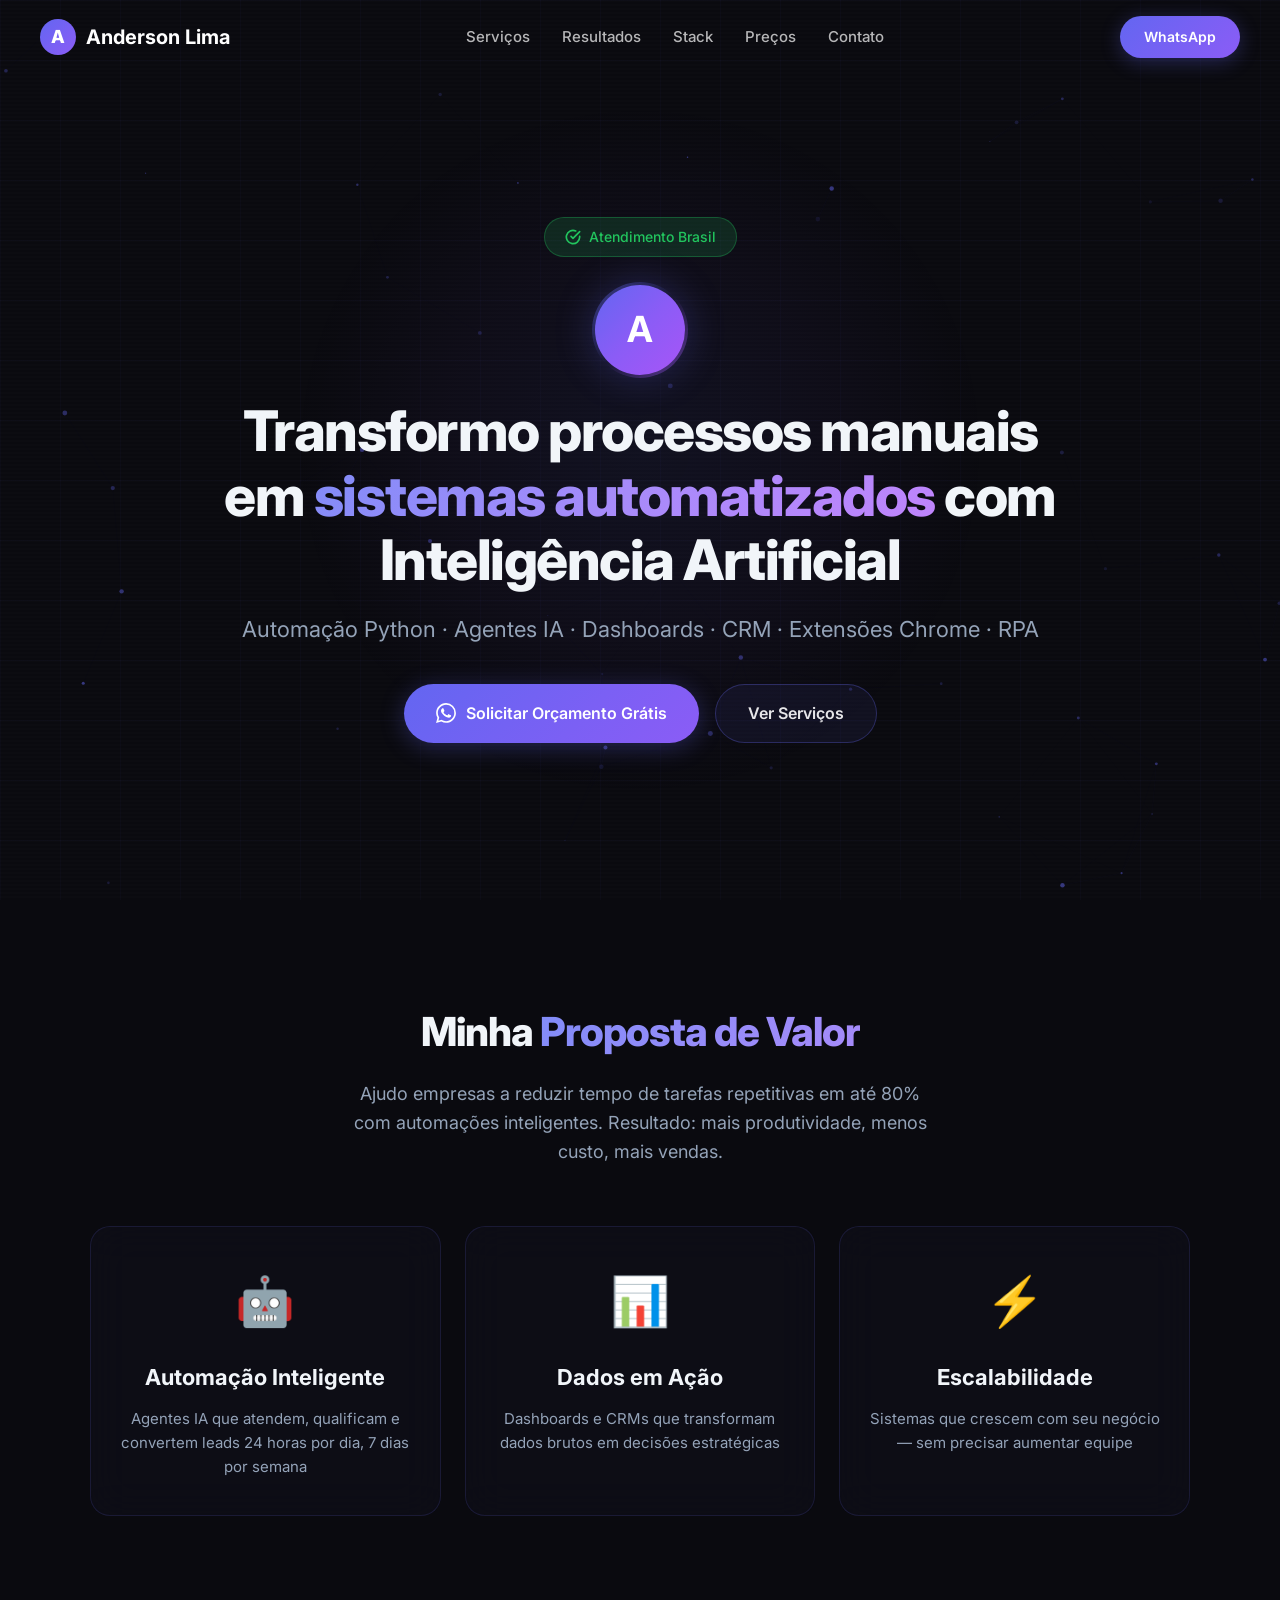
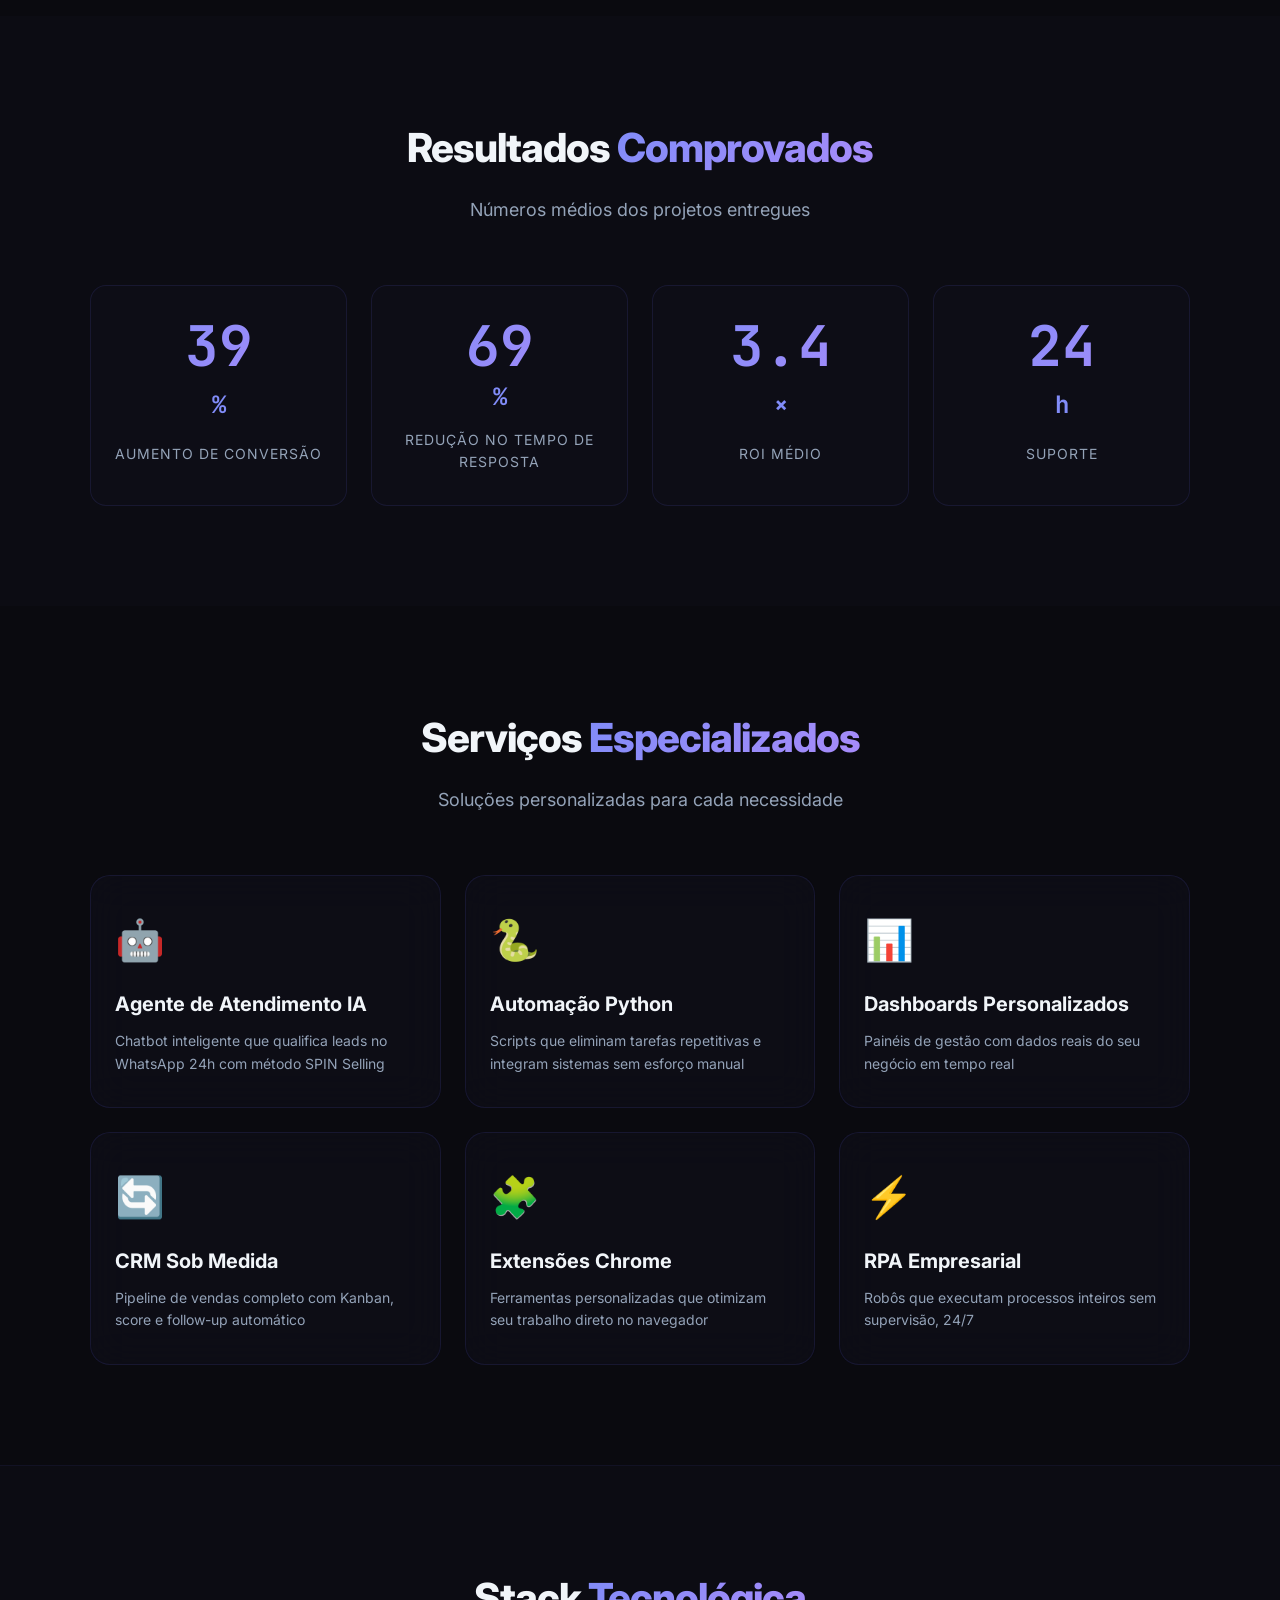
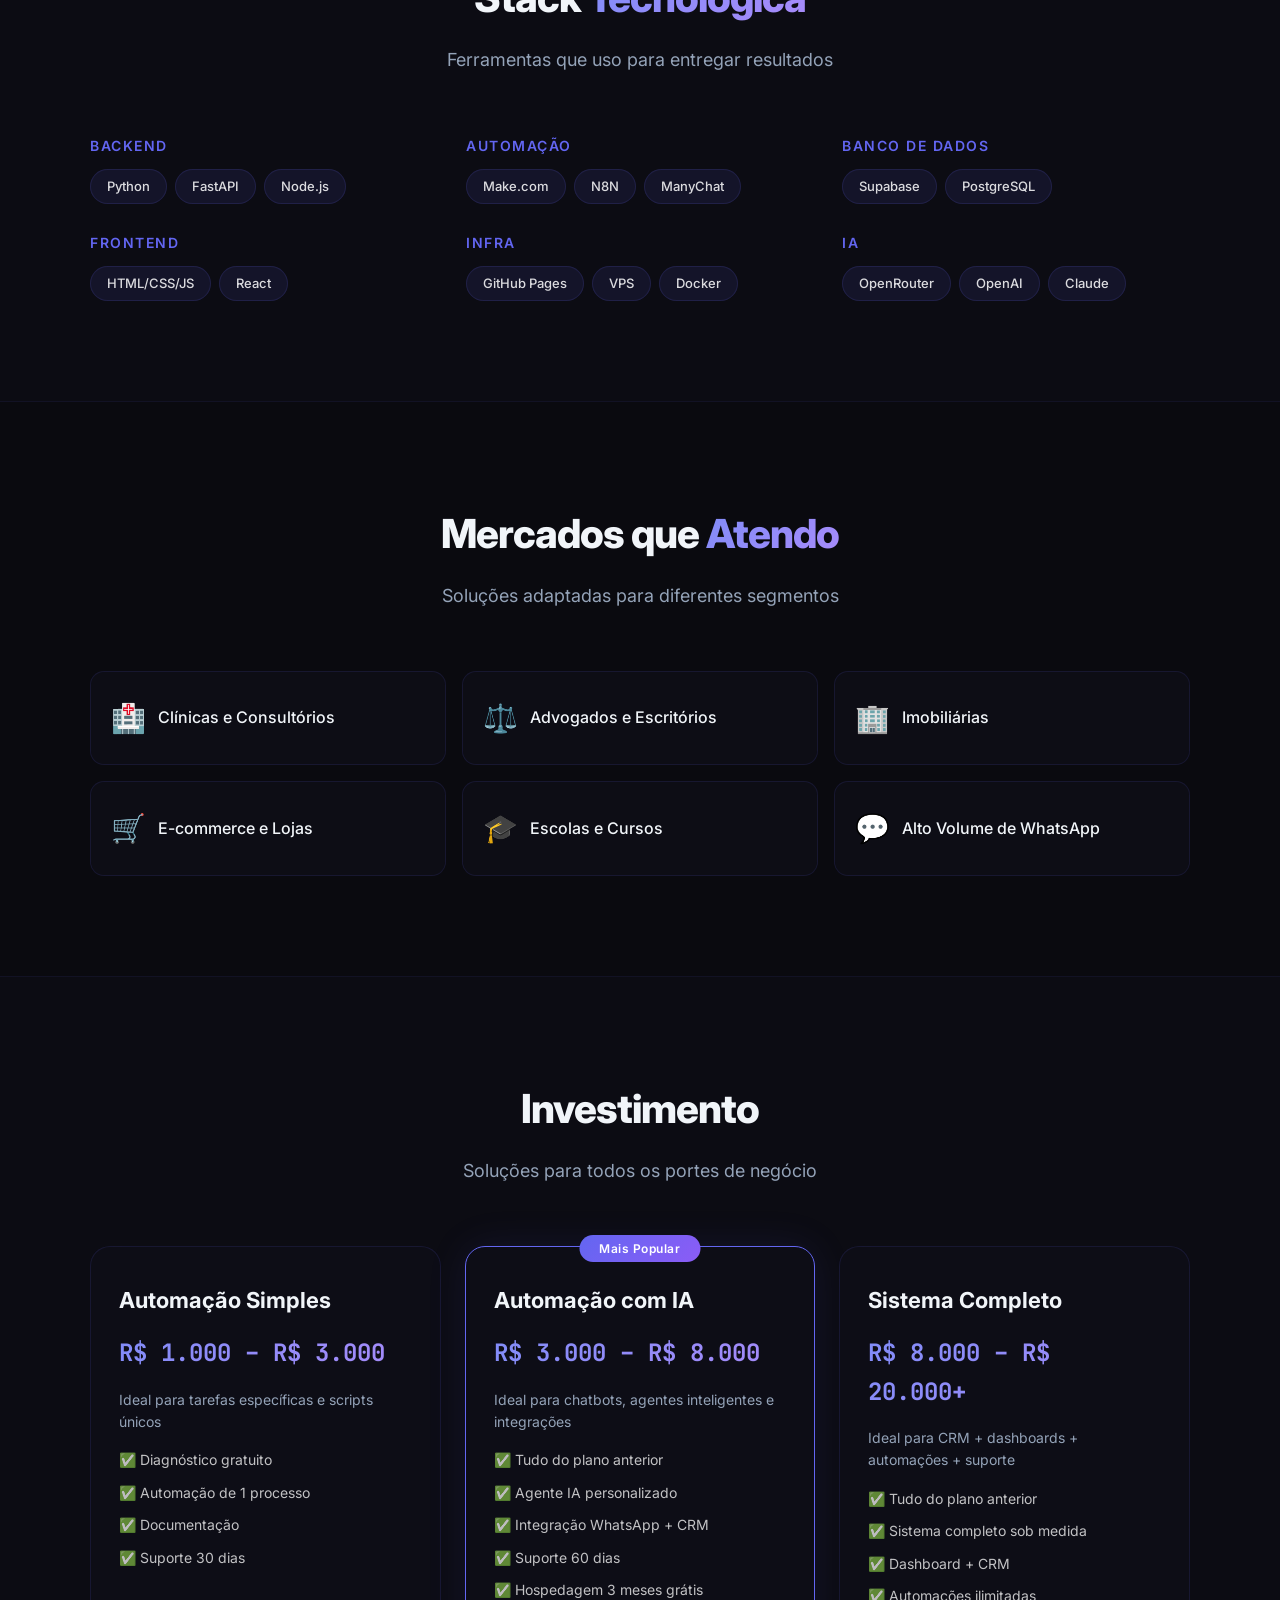
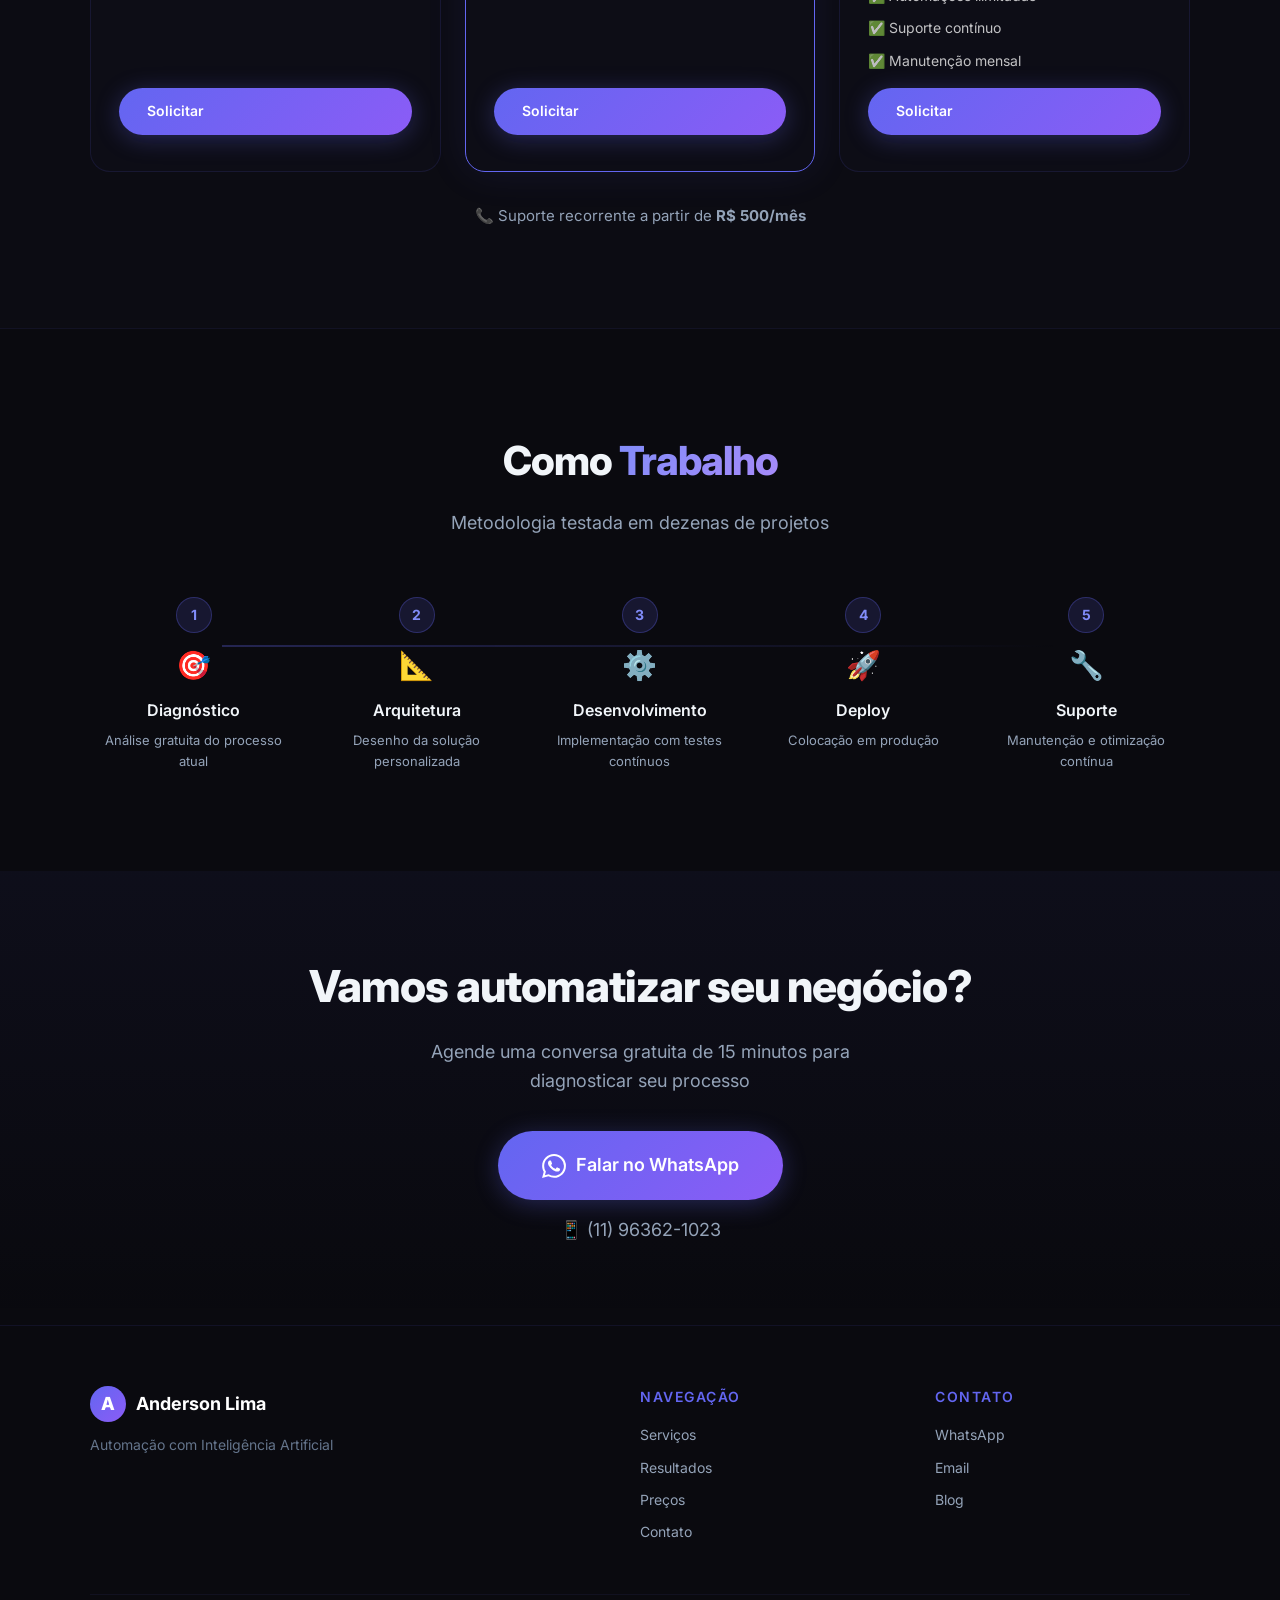
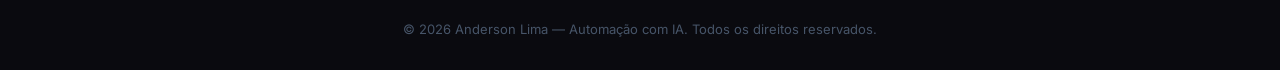
==== index.html @ 80efc25b "Site Profissional - Anderson Lima Dark glassmorphism com particles.js, 11 seções responsivas." ====
<!DOCTYPE html>
<html lang="pt-BR">
<head>
<meta charset="UTF-8">
<meta name="viewport" content="width=device-width, initial-scale=1.0">
<title>Anderson Lima — Automação com IA + Python | Dashboards, CRM, RPA</title>
<meta name="description" content="Automação inteligente com Python e IA. Agentes de atendimento, dashboards personalizados, CRM e RPA para empresas. +40% conversão, -70% tempo de resposta.">
<meta name="keywords" content="automação, Python, IA, chatbot, dashboard, CRM, RPA, São Paulo, agente atendimento">
<meta name="author" content="Anderson Lima">

<!-- Open Graph -->
<meta property="og:title" content="Anderson Lima — Automação com IA">
<meta property="og:description" content="Transformo processos manuais em sistemas automatizados com Inteligência Artificial. +40% conversão, -70% tempo de resposta.">
<meta property="og:type" content="website">
<meta property="og:url" content="https://andersonlima.github.io/automacao-ia/">
<meta property="og:image" content="https://andersonlima.github.io/automacao-ia/assets/images/og-image.jpg">
<meta property="og:locale" content="pt_BR">

<!-- Twitter Card -->
<meta name="twitter:card" content="summary_large_image">
<meta name="twitter:title" content="Anderson Lima — Automação com IA">
<meta name="twitter:description" content="Transformo processos manuais em sistemas automatizados com Inteligência Artificial.">
<meta name="twitter:image" content="https://andersonlima.github.io/automacao-ia/assets/images/og-image.jpg">

<!-- Canonical -->
<link rel="canonical" href="https://andersonlima.github.io/automacao-ia/">
<link rel="icon" type="image/x-icon" href="assets/images/favicon.ico">

<link rel="preconnect" href="https://fonts.googleapis.com">
<link rel="preconnect" href="https://fonts.gstatic.com" crossorigin>
<link href="https://fonts.googleapis.com/css2?family=Inter:wght@300;400;500;600;700;800;900&family=JetBrains+Mono:wght@400;500;700&display=swap" rel="stylesheet">
<link rel="stylesheet" href="assets/css/style.css">
</head>
<body>

<!-- CANVAS PARTICLES -->
<canvas id="particles-canvas"></canvas>
<div class="grid-bg"></div>
<div class="scanlines"></div>
<div class="glow-center"></div>

<!-- ============ NAVBAR ============ -->
<nav class="navbar" id="navbar">
  <div class="nav-inner">
    <a href="#" class="nav-logo">
      <span class="logo-icon">A</span>
      <span class="logo-text">Anderson Lima</span>
    </a>
    <ul class="nav-links" id="navLinks">
      <li><a href="#servicos">Serviços</a></li>
      <li><a href="#resultados">Resultados</a></li>
      <li><a href="#stack">Stack</a></li>
      <li><a href="#precos">Preços</a></li>
      <li><a href="#contato">Contato</a></li>
    </ul>
    <a href="https://wa.me/5511963621023" target="_blank" class="nav-cta">WhatsApp</a>
    <button class="hamburger" id="hamburger" aria-label="Menu">
      <span></span><span></span><span></span>
    </button>
  </div>
</nav>

<!-- ============ HERO ============ -->
<section class="hero" id="hero">
  <div class="hero-content">
    <div class="hero-badge">
      <svg width="16" height="16" viewBox="0 0 24 24" fill="none" stroke="currentColor" stroke-width="2.5" stroke-linecap="round" stroke-linejoin="round"><path d="M22 11.08V12a10 10 0 1 1-5.93-9.14"/><polyline points="22 4 12 14.01 9 11.01"/></svg>
      Atendimento Brasil
    </div>
    <div class="hero-avatar">A</div>
    <h1 class="hero-title">
      Transformo processos manuais em <span>sistemas automatizados</span> com Inteligência Artificial
    </h1>
    <p class="hero-subtitle">
      Automação Python · Agentes IA · Dashboards · CRM · Extensões Chrome · RPA
    </p>
    <div class="hero-ctas">
      <a href="https://wa.me/5511963621023" target="_blank" class="btn-primary">
        <svg width="20" height="20" viewBox="0 0 24 24" fill="currentColor"><path d="M17.472 14.382c-.297-.149-1.758-.867-2.03-.967-.273-.099-.471-.148-.67.15-.197.297-.767.966-.94 1.164-.173.199-.347.223-.644.075-.297-.15-1.255-.463-2.39-1.475-.883-.788-1.48-1.761-1.653-2.059-.173-.297-.018-.458.13-.606.134-.133.298-.347.446-.52.149-.174.198-.298.298-.497.099-.198.05-.371-.025-.52-.075-.149-.669-1.612-.916-2.207-.242-.579-.487-.5-.669-.51-.173-.008-.371-.01-.57-.01-.198 0-.52.074-.792.372-.272.297-1.04 1.016-1.04 2.479 0 1.462 1.065 2.875 1.213 3.074.149.198 2.096 3.2 5.077 4.487.709.306 1.262.489 1.694.625.712.227 1.36.195 1.871.118.571-.085 1.758-.719 2.006-1.413.248-.694.248-1.289.173-1.413-.074-.124-.272-.198-.57-.347m-5.421 7.403h-.004a9.87 9.87 0 01-5.031-1.378l-.361-.214-3.741.982.998-3.648-.235-.374a9.86 9.86 0 01-1.51-5.26c.001-5.45 4.436-9.884 9.888-9.884 2.64 0 5.122 1.03 6.988 2.898a9.825 9.825 0 012.893 6.994c-.003 5.45-4.437 9.884-9.885 9.884m8.413-18.297A11.815 11.815 0 0012.05 0C5.495 0 .16 5.335.157 11.892c0 2.096.547 4.142 1.588 5.945L.057 24l6.305-1.654a11.882 11.882 0 005.683 1.448h.005c6.554 0 11.89-5.335 11.893-11.893a11.821 11.821 0 00-3.48-8.413z"/></svg>
        Solicitar Orçamento Grátis
      </a>
      <a href="#servicos" class="btn-secondary">Ver Serviços</a>
    </div>
  </div>
</section>

<!-- ============ SOBRE ============ -->
<section class="section" id="sobre">
  <div class="container">
    <h2 class="section-title">Minha <span>Proposta de Valor</span></h2>
    <p class="section-desc">Ajudo empresas a reduzir tempo de tarefas repetitivas em até 80% com automações inteligentes. Resultado: mais produtividade, menos custo, mais vendas.</p>
    <div class="pillars">
      <div class="pillar-card">
        <div class="pillar-icon">🤖</div>
        <h3>Automação Inteligente</h3>
        <p>Agentes IA que atendem, qualificam e convertem leads 24 horas por dia, 7 dias por semana</p>
      </div>
      <div class="pillar-card">
        <div class="pillar-icon">📊</div>
        <h3>Dados em Ação</h3>
        <p>Dashboards e CRMs que transformam dados brutos em decisões estratégicas</p>
      </div>
      <div class="pillar-card">
        <div class="pillar-icon">⚡</div>
        <h3>Escalabilidade</h3>
        <p>Sistemas que crescem com seu negócio — sem precisar aumentar equipe</p>
      </div>
    </div>
  </div>
</section>

<!-- ============ RESULTADOS ============ -->
<section class="section section-results" id="resultados">
  <div class="container">
    <h2 class="section-title">Resultados <span>Comprovados</span></h2>
    <p class="section-desc">Números médios dos projetos entregues</p>
    <div class="results-grid">
      <div class="result-item">
        <div class="result-num" data-count="40">0</div>
        <div class="result-pct">%</div>
        <div class="result-label">aumento de conversão</div>
      </div>
      <div class="result-item">
        <div class="result-num" data-count="70">0</div>
        <div class="result-pct">%</div>
        <div class="result-label">redução no tempo de resposta</div>
      </div>
      <div class="result-item">
        <div class="result-num" data-count="3.5" data-decimal="1">0</div>
        <div class="result-pct">×</div>
        <div class="result-label">ROI médio</div>
      </div>
      <div class="result-item">
        <div class="result-num" data-count="24">0</div>
        <div class="result-pct">h</div>
        <div class="result-label">suporte</div>
      </div>
    </div>
  </div>
</section>

<!-- ============ SERVIÇOS ============ -->
<section class="section" id="servicos">
  <div class="container">
    <h2 class="section-title">Serviços <span>Especializados</span></h2>
    <p class="section-desc">Soluções personalizadas para cada necessidade</p>
    <div class="services-grid">
      <div class="service-card">
        <div class="service-icon">🤖</div>
        <h3>Agente de Atendimento IA</h3>
        <p>Chatbot inteligente que qualifica leads no WhatsApp 24h com método SPIN Selling</p>
      </div>
      <div class="service-card">
        <div class="service-icon">🐍</div>
        <h3>Automação Python</h3>
        <p>Scripts que eliminam tarefas repetitivas e integram sistemas sem esforço manual</p>
      </div>
      <div class="service-card">
        <div class="service-icon">📊</div>
        <h3>Dashboards Personalizados</h3>
        <p>Painéis de gestão com dados reais do seu negócio em tempo real</p>
      </div>
      <div class="service-card">
        <div class="service-icon">🔄</div>
        <h3>CRM Sob Medida</h3>
        <p>Pipeline de vendas completo com Kanban, score e follow-up automático</p>
      </div>
      <div class="service-card">
        <div class="service-icon">🧩</div>
        <h3>Extensões Chrome</h3>
        <p>Ferramentas personalizadas que otimizam seu trabalho direto no navegador</p>
      </div>
      <div class="service-card">
        <div class="service-icon">⚡</div>
        <h3>RPA Empresarial</h3>
        <p>Robôs que executam processos inteiros sem supervisão, 24/7</p>
      </div>
    </div>
  </div>
</section>

<!-- ============ STACK ============ -->
<section class="section section-dark" id="stack">
  <div class="container">
    <h2 class="section-title">Stack <span>Tecnológica</span></h2>
    <p class="section-desc">Ferramentas que uso para entregar resultados</p>
    <div class="stack-grid">
      <div class="stack-group">
        <h4>Backend</h4>
        <div class="stack-badges">
          <span>Python</span><span>FastAPI</span><span>Node.js</span>
        </div>
      </div>
      <div class="stack-group">
        <h4>Automação</h4>
        <div class="stack-badges">
          <span>Make.com</span><span>N8N</span><span>ManyChat</span>
        </div>
      </div>
      <div class="stack-group">
        <h4>Banco de Dados</h4>
        <div class="stack-badges">
          <span>Supabase</span><span>PostgreSQL</span>
        </div>
      </div>
      <div class="stack-group">
        <h4>Frontend</h4>
        <div class="stack-badges">
          <span>HTML/CSS/JS</span><span>React</span>
        </div>
      </div>
      <div class="stack-group">
        <h4>Infra</h4>
        <div class="stack-badges">
          <span>GitHub Pages</span><span>VPS</span><span>Docker</span>
        </div>
      </div>
      <div class="stack-group">
        <h4>IA</h4>
        <div class="stack-badges">
          <span>OpenRouter</span><span>OpenAI</span><span>Claude</span>
        </div>
      </div>
    </div>
  </div>
</section>

<!-- ============ MERCADOS ============ -->
<section class="section" id="mercados">
  <div class="container">
    <h2 class="section-title">Mercados que <span>Atendo</span></h2>
    <p class="section-desc">Soluções adaptadas para diferentes segmentos</p>
    <div class="markets-grid">
      <div class="market-card"><span>🏥</span> Clínicas e Consultórios</div>
      <div class="market-card"><span>⚖️</span> Advogados e Escritórios</div>
      <div class="market-card"><span>🏢</span> Imobiliárias</div>
      <div class="market-card"><span>🛒</span> E-commerce e Lojas</div>
      <div class="market-card"><span>🎓</span> Escolas e Cursos</div>
      <div class="market-card"><span>💬</span> Alto Volume de WhatsApp</div>
    </div>
  </div>
</section>

<!-- ============ PREÇOS ============ -->
<section class="section section-dark" id="precos">
  <div class="container">
    <h2 class="section-title">Investimento</h2>
    <p class="section-desc">Soluções para todos os portes de negócio</p>
    <div class="pricing-grid">
      <div class="pricing-card">
        <h3>Automação Simples</h3>
        <div class="price">R$ 1.000 – R$ 3.000</div>
        <p>Ideal para tarefas específicas e scripts únicos</p>
        <ul>
          <li>✅ Diagnóstico gratuito</li>
          <li>✅ Automação de 1 processo</li>
          <li>✅ Documentação</li>
          <li>✅ Suporte 30 dias</li>
        </ul>
        <a href="https://wa.me/5511963621023" target="_blank" class="btn-primary btn-sm">Solicitar</a>
      </div>
      <div class="pricing-card featured">
        <div class="featured-badge">Mais Popular</div>
        <h3>Automação com IA</h3>
        <div class="price">R$ 3.000 – R$ 8.000</div>
        <p>Ideal para chatbots, agentes inteligentes e integrações</p>
        <ul>
          <li>✅ Tudo do plano anterior</li>
          <li>✅ Agente IA personalizado</li>
          <li>✅ Integração WhatsApp + CRM</li>
          <li>✅ Suporte 60 dias</li>
          <li>✅ Hospedagem 3 meses grátis</li>
        </ul>
        <a href="https://wa.me/5511963621023" target="_blank" class="btn-primary btn-sm">Solicitar</a>
      </div>
      <div class="pricing-card">
        <h3>Sistema Completo</h3>
        <div class="price">R$ 8.000 – R$ 20.000+</div>
        <p>Ideal para CRM + dashboards + automações + suporte</p>
        <ul>
          <li>✅ Tudo do plano anterior</li>
          <li>✅ Sistema completo sob medida</li>
          <li>✅ Dashboard + CRM</li>
          <li>✅ Automações ilimitadas</li>
          <li>✅ Suporte contínuo</li>
          <li>✅ Manutenção mensal</li>
        </ul>
        <a href="https://wa.me/5511963621023" target="_blank" class="btn-primary btn-sm">Solicitar</a>
      </div>
    </div>
    <p class="pricing-footnote">📞 Suporte recorrente a partir de <strong>R$ 500/mês</strong></p>
  </div>
</section>

<!-- ============ PROCESSO ============ -->
<section class="section" id="processo">
  <div class="container">
    <h2 class="section-title">Como <span>Trabalho</span></h2>
    <p class="section-desc">Metodologia testada em dezenas de projetos</p>
    <div class="process-timeline">
      <div class="process-step">
        <div class="step-num">1</div>
        <div class="step-icon">🎯</div>
        <h4>Diagnóstico</h4>
        <p>Análise gratuita do processo atual</p>
      </div>
      <div class="process-step">
        <div class="step-num">2</div>
        <div class="step-icon">📐</div>
        <h4>Arquitetura</h4>
        <p>Desenho da solução personalizada</p>
      </div>
      <div class="process-step">
        <div class="step-num">3</div>
        <div class="step-icon">⚙️</div>
        <h4>Desenvolvimento</h4>
        <p>Implementação com testes contínuos</p>
      </div>
      <div class="process-step">
        <div class="step-num">4</div>
        <div class="step-icon">🚀</div>
        <h4>Deploy</h4>
        <p>Colocação em produção</p>
      </div>
      <div class="process-step">
        <div class="step-num">5</div>
        <div class="step-icon">🔧</div>
        <h4>Suporte</h4>
        <p>Manutenção e otimização contínua</p>
      </div>
    </div>
  </div>
</section>

<!-- ============ CTA FINAL ============ -->
<section class="section section-cta" id="contato">
  <div class="container">
    <h2 class="cta-title">Vamos automatizar seu negócio?</h2>
    <p class="cta-desc">Agende uma conversa gratuita de 15 minutos para diagnosticar seu processo</p>
    <a href="https://wa.me/5511963621023" target="_blank" class="btn-primary btn-lg">
      <svg width="24" height="24" viewBox="0 0 24 24" fill="currentColor"><path d="M17.472 14.382c-.297-.149-1.758-.867-2.03-.967-.273-.099-.471-.148-.67.15-.197.297-.767.966-.94 1.164-.173.199-.347.223-.644.075-.297-.15-1.255-.463-2.39-1.475-.883-.788-1.48-1.761-1.653-2.059-.173-.297-.018-.458.13-.606.134-.133.298-.347.446-.52.149-.174.198-.298.298-.497.099-.198.05-.371-.025-.52-.075-.149-.669-1.612-.916-2.207-.242-.579-.487-.5-.669-.51-.173-.008-.371-.01-.57-.01-.198 0-.52.074-.792.372-.272.297-1.04 1.016-1.04 2.479 0 1.462 1.065 2.875 1.213 3.074.149.198 2.096 3.2 5.077 4.487.709.306 1.262.489 1.694.625.712.227 1.36.195 1.871.118.571-.085 1.758-.719 2.006-1.413.248-.694.248-1.289.173-1.413-.074-.124-.272-.198-.57-.347m-5.421 7.403h-.004a9.87 9.87 0 01-5.031-1.378l-.361-.214-3.741.982.998-3.648-.235-.374a9.86 9.86 0 01-1.51-5.26c.001-5.45 4.436-9.884 9.888-9.884 2.64 0 5.122 1.03 6.988 2.898a9.825 9.825 0 012.893 6.994c-.003 5.45-4.437 9.884-9.885 9.884m8.413-18.297A11.815 11.815 0 0012.05 0C5.495 0 .16 5.335.157 11.892c0 2.096.547 4.142 1.588 5.945L.057 24l6.305-1.654a11.882 11.882 0 005.683 1.448h.005c6.554 0 11.89-5.335 11.893-11.893a11.821 11.821 0 00-3.48-8.413z"/></svg>
      Falar no WhatsApp
    </a>
    <p class="cta-phone">📱 (11) 96362-1023</p>
  </div>
</section>

<!-- ============ FOOTER ============ -->
<footer class="footer">
  <div class="container">
    <div class="footer-grid">
      <div class="footer-brand">
        <div class="footer-logo">
          <span class="logo-icon">A</span>
          <span>Anderson Lima</span>
        </div>
        <p>Automação com Inteligência Artificial</p>
      </div>
      <div class="footer-links">
        <h4>Navegação</h4>
        <a href="#servicos">Serviços</a>
        <a href="#resultados">Resultados</a>
        <a href="#precos">Preços</a>
        <a href="#contato">Contato</a>
      </div>
      <div class="footer-links">
        <h4>Contato</h4>
        <a href="https://wa.me/5511963621023" target="_blank">WhatsApp</a>
        <a href="mailto:andersonlima7737@gmail.com">Email</a>
        <a href="https://automacaocomia.blogspot.com" target="_blank">Blog</a>
      </div>
    </div>
    <div class="footer-bottom">
      © 2026 Anderson Lima — Automação com IA. Todos os direitos reservados.
    </div>
  </div>
</footer>

<!-- Schema.org -->
<script type="application/ld+json">
{
  "@context": "https://schema.org",
  "@type": "LocalBusiness",
  "name": "Anderson Lima — Automação com IA",
  "description": "Especialista em automação inteligente com IA e Python",
  "url": "https://andersonlima.github.io/automacao-ia/",
  "telephone": "+5511963621023",
  "email": "andersonlima7737@gmail.com",
  "priceRange": "R$1.000-R$25.000",
  "areaServed": "Brasil",
  "sameAs": ["https://automacaocomia.blogspot.com"]
}
</script>

<script src="assets/js/main.js"></script>
</body>
</html>
---- assets/css/style.css ----
/* ========================================
   STYLE.CSS — Anderson Lima | Automação IA
   ======================================== */

/* --- RESET --- */
*, *::before, *::after { margin: 0; padding: 0; box-sizing: border-box; }
html { scroll-behavior: smooth; }

body {
  font-family: 'Inter', -apple-system, sans-serif;
  background: #0a0a0f;
  color: #f1f5f9;
  overflow-x: hidden;
  line-height: 1.6;
}
a { text-decoration: none; color: inherit; }
ul { list-style: none; }

/* --- BACKGROUND --- */
#particles-canvas {
  position: fixed; inset: 0; z-index: 0;
  pointer-events: none;
}
.grid-bg {
  position: fixed; inset: 0; z-index: 1;
  pointer-events: none;
  background-image:
    linear-gradient(rgba(99,102,241,0.03) 1px, transparent 1px),
    linear-gradient(90deg, rgba(99,102,241,0.03) 1px, transparent 1px);
  background-size: 60px 60px;
}
.scanlines {
  position: fixed; inset: 0; z-index: 2;
  pointer-events: none;
  background: repeating-linear-gradient(0deg, transparent, transparent 2px, rgba(255,255,255,0.012) 2px, rgba(255,255,255,0.012) 4px);
}
.glow-center {
  position: fixed;
  width: 700px; height: 700px;
  border-radius: 50%;
  background: radial-gradient(circle, rgba(99,102,241,0.08) 0%, rgba(139,92,246,0.04) 40%, transparent 70%);
  top: 50%; left: 50%;
  transform: translate(-50%, -50%);
  z-index: 1;
  pointer-events: none;
}

/* --- NAVBAR --- */
.navbar {
  position: fixed; top: 0; left: 0; right: 0; z-index: 100;
  padding: 16px 24px;
  transition: all 0.4s ease;
}
.navbar.scrolled {
  background: rgba(10,10,15,0.85);
  backdrop-filter: blur(20px);
  -webkit-backdrop-filter: blur(20px);
  border-bottom: 1px solid rgba(99,102,241,0.1);
  padding: 10px 24px;
}
.nav-inner {
  max-width: 1200px; margin: 0 auto;
  display: flex; align-items: center; justify-content: space-between;
}

.nav-logo {
  display: flex; align-items: center; gap: 10px;
  font-size: 20px; font-weight: 700; color: #fff;
}
.logo-icon {
  width: 36px; height: 36px;
  border-radius: 50%;
  background: linear-gradient(135deg, #6366f1, #8b5cf6);
  display: flex; align-items: center; justify-content: center;
  font-size: 18px; font-weight: 800; color: #fff;
}
.nav-links {
  display: flex; gap: 32px;
}
.nav-links a {
  font-size: 15px; font-weight: 500; color: rgba(255,255,255,0.7);
  transition: color 0.3s; position: relative;
}
.nav-links a:hover { color: #818cf8; }
.nav-links a::after {
  content: ''; position: absolute; bottom: -4px; left: 0;
  width: 0; height: 2px; background: #6366f1;
  transition: width 0.3s;
}
.nav-links a:hover::after { width: 100%; }

.nav-cta {
  padding: 10px 24px;
  border-radius: 60px;
  font-size: 14px; font-weight: 600;
  color: #fff;
  background: linear-gradient(135deg, #6366f1, #8b5cf6);
  transition: all 0.3s;
  box-shadow: 0 4px 20px rgba(99,102,241,0.3);
}
.nav-cta:hover { transform: translateY(-2px); box-shadow: 0 6px 25px rgba(99,102,241,0.4); }

.hamburger {
  display: none; flex-direction: column; gap: 5px;
  background: none; border: none; cursor: pointer; padding: 4px;
}
.hamburger span {
  width: 24px; height: 2px; background: #fff;
  border-radius: 2px; transition: all 0.3s;
}
.hamburger.active span:nth-child(1) { transform: rotate(45deg) translate(5px,5px); }
.hamburger.active span:nth-child(2) { opacity: 0; }
.hamburger.active span:nth-child(3) { transform: rotate(-45deg) translate(5px,-5px); }

/* --- SECTIONS --- */
.section {
  position: relative; z-index: 10;
  padding: 100px 24px;
}
.section-dark {
  background: rgba(15,15,25,0.5);
  border-top: 1px solid rgba(99,102,241,0.08);
  border-bottom: 1px solid rgba(99,102,241,0.08);
}
.container {
  max-width: 1100px; margin: 0 auto;
}

.section-title {
  font-size: 40px; font-weight: 800;
  text-align: center; margin-bottom: 16px;
  letter-spacing: -1px;
}
.section-title span {
  background: linear-gradient(135deg, #818cf8, #a78bfa);
  -webkit-background-clip: text;
  -webkit-text-fill-color: transparent;
}
.section-desc {
  text-align: center;
  color: #94a3b8;
  font-size: 18px;
  max-width: 600px; margin: 0 auto 60px;
  line-height: 1.6;
}

/* --- HERO --- */
.hero {
  min-height: 100vh;
  display: flex; align-items: center; justify-content: center;
  position: relative; z-index: 10;
  padding: 120px 24px 60px;
}
.hero-content {
  text-align: center;
  max-width: 850px;
}
.hero-badge {
  display: inline-flex; align-items: center; gap: 8px;
  background: rgba(34,197,94,0.15);
  border: 1px solid rgba(34,197,94,0.3);
  padding: 8px 20px; border-radius: 100px;
  font-size: 14px; font-weight: 500; color: #22c55e;
  margin-bottom: 28px;
}
.hero-avatar {
  width: 90px; height: 90px; margin: 0 auto 24px;
  border-radius: 50%;
  background: linear-gradient(135deg, #6366f1, #8b5cf6, #a855f7);
  display: flex; align-items: center; justify-content: center;
  font-size: 36px; font-weight: 700; color: #fff;
  box-shadow: 0 0 40px rgba(99,102,241,0.3);
  position: relative;
}
.hero-avatar::after {
  content: ''; position: absolute; inset: -3px;
  border-radius: 50%;
  background: linear-gradient(135deg, #6366f1, transparent, #a855f7);
  z-index: -1; opacity: 0.5;
}
.hero-title {
  font-size: clamp(32px, 5vw, 56px);
  font-weight: 800; line-height: 1.15;
  margin-bottom: 20px; letter-spacing: -1.5px;
}
.hero-title span {
  background: linear-gradient(135deg, #818cf8, #a78bfa, #c084fc);
  -webkit-background-clip: text;
  -webkit-text-fill-color: transparent;
}
.hero-subtitle {
  font-size: clamp(16px, 2vw, 22px);
  color: #94a3b8;
  margin-bottom: 36px;
}
.hero-ctas {
  display: flex; gap: 16px; justify-content: center;
  flex-wrap: wrap;
}

/* --- BUTTONS --- */
.btn-primary, .btn-secondary {
  display: inline-flex; align-items: center; gap: 10px;
  padding: 16px 32px; border-radius: 60px;
  font-size: 16px; font-weight: 600;
  transition: all 0.3s;
}
.btn-primary {
  background: linear-gradient(135deg, #6366f1, #8b5cf6);
  color: #fff;
  box-shadow: 0 4px 25px rgba(99,102,241,0.3);
}
.btn-primary:hover { transform: translateY(-2px); box-shadow: 0 8px 35px rgba(99,102,241,0.4); }
.btn-secondary {
  color: rgba(255,255,255,0.9);
  border: 1px solid rgba(99,102,241,0.3);
  background: rgba(99,102,241,0.08);
}
.btn-secondary:hover { background: rgba(99,102,241,0.15); border-color: rgba(99,102,241,0.5); }
.btn-sm { padding: 12px 28px; font-size: 14px; }
.btn-lg { padding: 20px 44px; font-size: 18px; }

/* --- PILLARS (SOBRE) --- */
.pillars {
  display: grid; grid-template-columns: repeat(3, 1fr); gap: 24px;
}
.pillar-card {
  background: rgba(15,15,25,0.7);
  backdrop-filter: blur(20px);
  -webkit-backdrop-filter: blur(20px);
  border: 1px solid rgba(99,102,241,0.15);
  border-radius: 20px; padding: 36px 28px;
  text-align: center;
  transition: all 0.4s;
}
.pillar-card:hover { transform: translateY(-4px); border-color: rgba(99,102,241,0.3); box-shadow: 0 20px 60px rgba(99,102,241,0.08); }
.pillar-icon { font-size: 48px; margin-bottom: 20px; }
.pillar-card h3 { font-size: 22px; font-weight: 700; margin-bottom: 12px; color: #f1f5f9; }
.pillar-card p { color: #94a3b8; font-size: 15px; line-height: 1.6; }

/* --- RESULTS --- */
.section-results { background: rgba(15,15,25,0.4); }
.results-grid {
  display: grid; grid-template-columns: repeat(4, 1fr); gap: 24px;
}
.result-item {
  text-align: center; padding: 32px 20px;
  background: rgba(15,15,25,0.6);
  border: 1px solid rgba(99,102,241,0.12);
  border-radius: 16px;
  display: flex; flex-wrap: wrap; justify-content: center; gap: 4px;
}
.result-num {
  font-family: 'JetBrains Mono', monospace;
  font-size: 56px; font-weight: 700;
  background: linear-gradient(135deg, #818cf8, #a78bfa);
  -webkit-background-clip: text;
  -webkit-text-fill-color: transparent;
  line-height: 1; width: 100%;
}
.result-pct {
  font-family: 'JetBrains Mono', monospace;
  font-size: 24px; font-weight: 700;
  color: #818cf8;
  width: 100%;
}
.result-label {
  width: 100%; margin-top: 8px;
  font-size: 14px; color: #94a3b8;
  text-transform: uppercase; letter-spacing: 1px;
}

/* --- SERVICES --- */
.services-grid {
  display: grid; grid-template-columns: repeat(3, 1fr); gap: 24px;
}
.service-card {
  background: rgba(15,15,25,0.7);
  backdrop-filter: blur(20px);
  -webkit-backdrop-filter: blur(20px);
  border: 1px solid rgba(99,102,241,0.12);
  border-radius: 20px; padding: 32px 24px;
  transition: all 0.4s;
}
.service-card:hover { transform: translateY(-4px) scale(1.02); border-color: rgba(99,102,241,0.3); box-shadow: 0 20px 60px rgba(99,102,241,0.08); }
.service-icon { font-size: 40px; margin-bottom: 16px; }
.service-card h3 { font-size: 20px; font-weight: 700; margin-bottom: 10px; color: #f1f5f9; }
.service-card p { color: #94a3b8; font-size: 14px; line-height: 1.6; }

/* --- STACK --- */
.stack-grid {
  display: grid; grid-template-columns: repeat(3, 1fr); gap: 28px;
}
.stack-group h4 {
  font-size: 14px; font-weight: 600; color: #6366f1;
  text-transform: uppercase; letter-spacing: 1.5px;
  margin-bottom: 12px;
}
.stack-badges {
  display: flex; flex-wrap: wrap; gap: 8px;
}
.stack-badges span {
  padding: 6px 16px;
  border-radius: 100px;
  font-size: 13px; font-weight: 500;
  background: rgba(99,102,241,0.1);
  border: 1px solid rgba(99,102,241,0.15);
  color: rgba(255,255,255,0.85);
}

/* --- MARKETS --- */
.markets-grid {
  display: grid; grid-template-columns: repeat(3, 1fr); gap: 16px;
}
.market-card {
  padding: 24px 20px;
  background: rgba(15,15,25,0.6);
  border: 1px solid rgba(99,102,241,0.12);
  border-radius: 14px;
  font-size: 16px; font-weight: 500;
  display: flex; align-items: center; gap: 12px;
  transition: all 0.3s;
}
.market-card:hover { border-color: rgba(99,102,241,0.3); background: rgba(99,102,241,0.06); }
.market-card span { font-size: 28px; }

/* --- PRICING --- */
.pricing-grid {
  display: grid; grid-template-columns: repeat(3, 1fr); gap: 24px;
}
.pricing-card {
  background: rgba(15,15,25,0.7);
  backdrop-filter: blur(20px);
  border: 1px solid rgba(99,102,241,0.12);
  border-radius: 20px; padding: 36px 28px;
  display: flex; flex-direction: column; gap: 16px;
  transition: all 0.4s; position: relative;
}
.pricing-card:hover { border-color: rgba(99,102,241,0.3); transform: translateY(-4px); }
.pricing-card.featured {
  border-color: #6366f1;
  box-shadow: 0 0 40px rgba(99,102,241,0.1);
}
.featured-badge {
  position: absolute; top: -12px; left: 50%; transform: translateX(-50%);
  padding: 4px 20px; border-radius: 100px;
  background: linear-gradient(135deg, #6366f1, #8b5cf6);
  color: #fff; font-size: 12px; font-weight: 600;
  letter-spacing: 0.5px; white-space: nowrap;
}
.pricing-card h3 { font-size: 22px; font-weight: 700; }
.price {
  font-family: 'JetBrains Mono', monospace;
  font-size: 24px; font-weight: 700;
  background: linear-gradient(135deg, #818cf8, #a78bfa);
  -webkit-background-clip: text;
  -webkit-text-fill-color: transparent;
}
.pricing-card p { color: #94a3b8; font-size: 14px; }
.pricing-card ul { display: flex; flex-direction: column; gap: 10px; }
.pricing-card li { font-size: 14px; color: rgba(255,255,255,0.75); }
.pricing-card .btn-sm { margin-top: auto; }
.pricing-footnote { text-align: center; margin-top: 32px; color: #94a3b8; font-size: 15px; }

/* --- PROCESS --- */
.process-timeline {
  display: grid; grid-template-columns: repeat(5, 1fr); gap: 16px;
  position: relative;
}
.process-timeline::before {
  content: ''; position: absolute; top: 48px; left: 12%; right: 12%;
  height: 2px;
  background: linear-gradient(90deg, #6366f1, transparent);
  opacity: 0.3;
}
.process-step {
  text-align: center; position: relative;
}
.step-num {
  width: 36px; height: 36px; margin: 0 auto 10px;
  border-radius: 50%;
  background: rgba(99,102,241,0.15);
  border: 1px solid rgba(99,102,241,0.3);
  display: flex; align-items: center; justify-content: center;
  font-size: 14px; font-weight: 700; color: #818cf8;
}
.step-icon { font-size: 28px; margin-bottom: 10px; }
.process-step h4 { font-size: 16px; font-weight: 600; margin-bottom: 6px; color: #f1f5f9; }
.process-step p { font-size: 13px; color: #94a3b8; }

/* --- CTA --- */
.section-cta {
  text-align: center;
  background: linear-gradient(180deg, rgba(99,102,241,0.05), transparent);
  padding: 80px 24px;
}
.cta-title {
  font-size: 44px; font-weight: 800;
  margin-bottom: 16px; letter-spacing: -1px;
}
.cta-desc {
  font-size: 18px; color: #94a3b8;
  margin-bottom: 36px; max-width: 500px; margin-left: auto; margin-right: auto;
}
.cta-phone { margin-top: 16px; font-size: 18px; color: #94a3b8; }

/* --- FOOTER --- */
.footer {
  position: relative; z-index: 10;
  border-top: 1px solid rgba(99,102,241,0.1);
  padding: 60px 24px 30px;
}
.footer-grid {
  display: grid; grid-template-columns: 2fr 1fr 1fr; gap: 40px;
  margin-bottom: 40px;
}
.footer-logo {
  display: flex; align-items: center; gap: 10px;
  font-size: 18px; font-weight: 700; color: #fff;
  margin-bottom: 12px;
}
.footer-brand p { font-size: 14px; color: #64748b; }
.footer-links h4 {
  font-size: 14px; font-weight: 600; color: #6366f1;
  text-transform: uppercase; letter-spacing: 1.5px;
  margin-bottom: 16px;
}
.footer-links a {
  display: block; font-size: 14px; color: #94a3b8;
  margin-bottom: 10px; transition: color 0.3s;
}
.footer-links a:hover { color: #818cf8; }
.footer-bottom {
  border-top: 1px solid rgba(99,102,241,0.08);
  padding-top: 24px;
  text-align: center; font-size: 13px; color: #475569;
}

/* --- SCROLL ANIMATIONS --- */
.fade-in {
  opacity: 0; transform: translateY(30px);
  transition: opacity 0.6s ease, transform 0.6s ease;
}
.fade-in.visible {
  opacity: 1; transform: translateY(0);
}

/* --- RESPONSIVE --- */
@media (max-width: 1024px) {
  .pillars, .pricing-grid { grid-template-columns: 1fr; max-width: 500px; margin-left: auto; margin-right: auto; }
  .process-timeline { grid-template-columns: repeat(3, 1fr); }
  .process-timeline::before { display: none; }
}
@media (max-width: 768px) {
  .nav-links, .nav-cta { display: none; }
  .hamburger { display: flex; }
  .nav-links.open {
    display: flex; flex-direction: column; gap: 16px;
    position: absolute; top: 100%; left: 0; right: 0;
    background: rgba(10,10,15,0.95);
    backdrop-filter: blur(20px);
    padding: 24px;
    border-bottom: 1px solid rgba(99,102,241,0.1);
  }
  .nav-links.open .nav-cta-mobile {
    display: inline-block; margin-top: 8px;
    padding: 10px 24px; border-radius: 60px;
    background: linear-gradient(135deg, #6366f1, #8b5cf6);
    color: #fff; font-weight: 600; font-size: 14px; text-align: center;
  }

  .section { padding: 60px 20px; }
  .section-title { font-size: 30px; }
  .services-grid, .markets-grid, .stack-grid { grid-template-columns: 1fr; }
  .results-grid { grid-template-columns: repeat(2, 1fr); }
  .result-num { font-size: 40px; }
  .process-timeline { grid-template-columns: 1fr; max-width: 300px; margin: 0 auto; }
  .footer-grid { grid-template-columns: 1fr; text-align: center; }
  .cta-title { font-size: 32px; }
  .hero-title { font-size: 28px; }
}
@media (max-width: 480px) {
  .results-grid { grid-template-columns: repeat(2, 1fr); gap: 12px; }
  .hero-ctas { flex-direction: column; align-items: center; }
  .btn-primary, .btn-secondary { width: 100%; justify-content: center; }
}
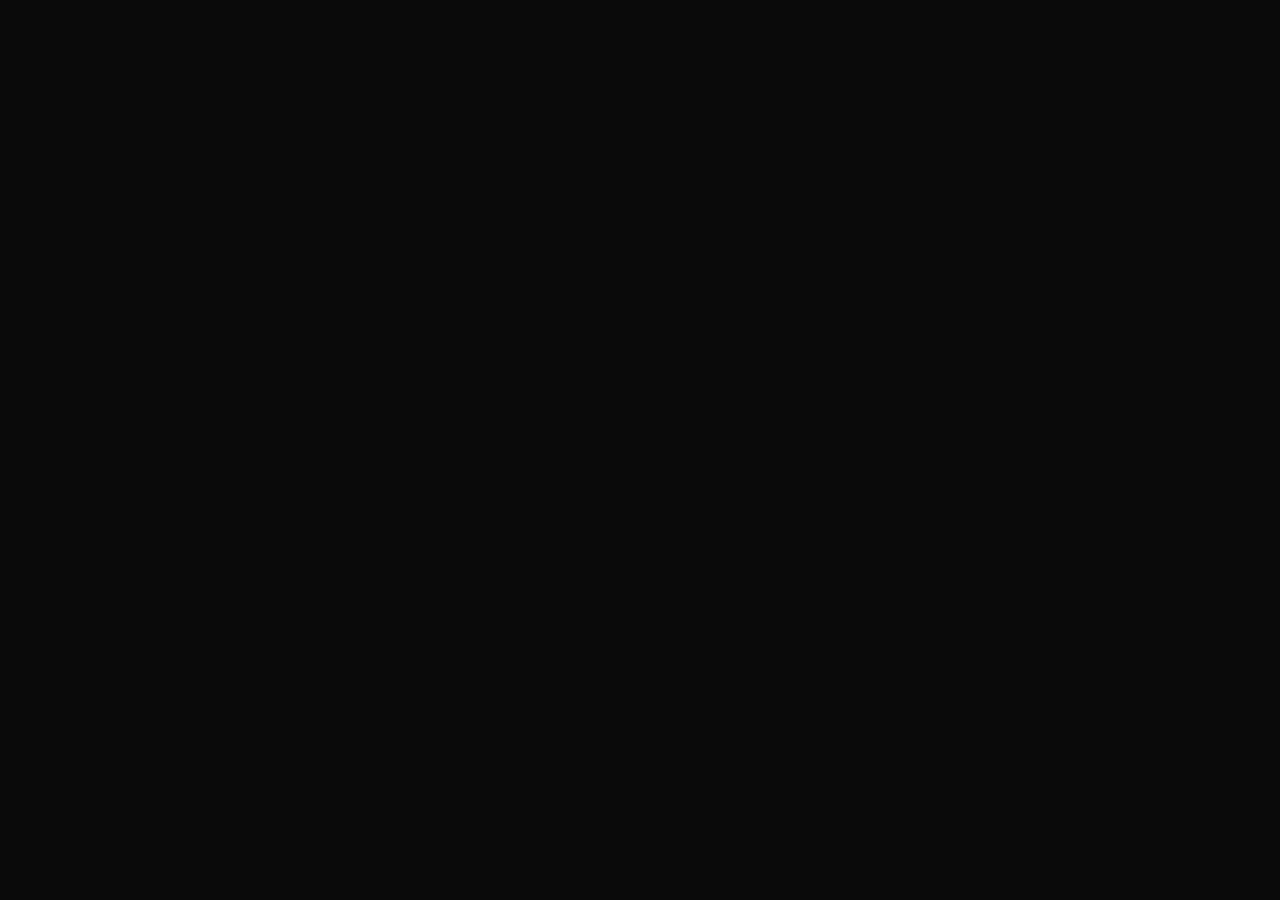
==== commit ace0f85e: "Deploy portfolio 3D com Three.js + React + GSAP" ====
--- a/index.html
+++ b/index.html
@@ -1,397 +1,15 @@
-<!DOCTYPE html>
+<!doctype html>
 <html lang="pt-BR">
-<head>
-<meta charset="UTF-8">
-<meta name="viewport" content="width=device-width, initial-scale=1.0">
-<title>Anderson Lima — Automação com IA + Python | Dashboards, CRM, RPA</title>
-<meta name="description" content="Automação inteligente com Python e IA. Agentes de atendimento, dashboards personalizados, CRM e RPA para empresas. +40% conversão, -70% tempo de resposta.">
-<meta name="keywords" content="automação, Python, IA, chatbot, dashboard, CRM, RPA, São Paulo, agente atendimento">
-<meta name="author" content="Anderson Lima">
-
-<!-- Open Graph -->
-<meta property="og:title" content="Anderson Lima — Automação com IA">
-<meta property="og:description" content="Transformo processos manuais em sistemas automatizados com Inteligência Artificial. +40% conversão, -70% tempo de resposta.">
-<meta property="og:type" content="website">
-<meta property="og:url" content="https://andersonlima.github.io/automacao-ia/">
-<meta property="og:image" content="https://andersonlima.github.io/automacao-ia/assets/images/og-image.jpg">
-<meta property="og:locale" content="pt_BR">
-
-<!-- Twitter Card -->
-<meta name="twitter:card" content="summary_large_image">
-<meta name="twitter:title" content="Anderson Lima — Automação com IA">
-<meta name="twitter:description" content="Transformo processos manuais em sistemas automatizados com Inteligência Artificial.">
-<meta name="twitter:image" content="https://andersonlima.github.io/automacao-ia/assets/images/og-image.jpg">
-
-<!-- Canonical -->
-<link rel="canonical" href="https://andersonlima.github.io/automacao-ia/">
-<link rel="icon" type="image/x-icon" href="assets/images/favicon.ico">
-
-<link rel="preconnect" href="https://fonts.googleapis.com">
-<link rel="preconnect" href="https://fonts.gstatic.com" crossorigin>
-<link href="https://fonts.googleapis.com/css2?family=Inter:wght@300;400;500;600;700;800;900&family=JetBrains+Mono:wght@400;500;700&display=swap" rel="stylesheet">
-<link rel="stylesheet" href="assets/css/style.css">
-</head>
-<body>
-
-<!-- CANVAS PARTICLES -->
-<canvas id="particles-canvas"></canvas>
-<div class="grid-bg"></div>
-<div class="scanlines"></div>
-<div class="glow-center"></div>
-
-<!-- ============ NAVBAR ============ -->
-<nav class="navbar" id="navbar">
-  <div class="nav-inner">
-    <a href="#" class="nav-logo">
-      <span class="logo-icon">A</span>
-      <span class="logo-text">Anderson Lima</span>
-    </a>
-    <ul class="nav-links" id="navLinks">
-      <li><a href="#servicos">Serviços</a></li>
-      <li><a href="#resultados">Resultados</a></li>
-      <li><a href="#stack">Stack</a></li>
-      <li><a href="#precos">Preços</a></li>
-      <li><a href="#contato">Contato</a></li>
-    </ul>
-    <a href="https://wa.me/5511963621023" target="_blank" class="nav-cta">WhatsApp</a>
-    <button class="hamburger" id="hamburger" aria-label="Menu">
-      <span></span><span></span><span></span>
-    </button>
-  </div>
-</nav>
-
-<!-- ============ HERO ============ -->
-<section class="hero" id="hero">
-  <div class="hero-content">
-    <div class="hero-badge">
-      <svg width="16" height="16" viewBox="0 0 24 24" fill="none" stroke="currentColor" stroke-width="2.5" stroke-linecap="round" stroke-linejoin="round"><path d="M22 11.08V12a10 10 0 1 1-5.93-9.14"/><polyline points="22 4 12 14.01 9 11.01"/></svg>
-      Atendimento Brasil
-    </div>
-    <div class="hero-avatar">A</div>
-    <h1 class="hero-title">
-      Transformo processos manuais em <span>sistemas automatizados</span> com Inteligência Artificial
-    </h1>
-    <p class="hero-subtitle">
-      Automação Python · Agentes IA · Dashboards · CRM · Extensões Chrome · RPA
-    </p>
-    <div class="hero-ctas">
-      <a href="https://wa.me/5511963621023" target="_blank" class="btn-primary">
-        <svg width="20" height="20" viewBox="0 0 24 24" fill="currentColor"><path d="M17.472 14.382c-.297-.149-1.758-.867-2.03-.967-.273-.099-.471-.148-.67.15-.197.297-.767.966-.94 1.164-.173.199-.347.223-.644.075-.297-.15-1.255-.463-2.39-1.475-.883-.788-1.48-1.761-1.653-2.059-.173-.297-.018-.458.13-.606.134-.133.298-.347.446-.52.149-.174.198-.298.298-.497.099-.198.05-.371-.025-.52-.075-.149-.669-1.612-.916-2.207-.242-.579-.487-.5-.669-.51-.173-.008-.371-.01-.57-.01-.198 0-.52.074-.792.372-.272.297-1.04 1.016-1.04 2.479 0 1.462 1.065 2.875 1.213 3.074.149.198 2.096 3.2 5.077 4.487.709.306 1.262.489 1.694.625.712.227 1.36.195 1.871.118.571-.085 1.758-.719 2.006-1.413.248-.694.248-1.289.173-1.413-.074-.124-.272-.198-.57-.347m-5.421 7.403h-.004a9.87 9.87 0 01-5.031-1.378l-.361-.214-3.741.982.998-3.648-.235-.374a9.86 9.86 0 01-1.51-5.26c.001-5.45 4.436-9.884 9.888-9.884 2.64 0 5.122 1.03 6.988 2.898a9.825 9.825 0 012.893 6.994c-.003 5.45-4.437 9.884-9.885 9.884m8.413-18.297A11.815 11.815 0 0012.05 0C5.495 0 .16 5.335.157 11.892c0 2.096.547 4.142 1.588 5.945L.057 24l6.305-1.654a11.882 11.882 0 005.683 1.448h.005c6.554 0 11.89-5.335 11.893-11.893a11.821 11.821 0 00-3.48-8.413z"/></svg>
-        Solicitar Orçamento Grátis
-      </a>
-      <a href="#servicos" class="btn-secondary">Ver Serviços</a>
-    </div>
-  </div>
-</section>
-
-<!-- ============ SOBRE ============ -->
-<section class="section" id="sobre">
-  <div class="container">
-    <h2 class="section-title">Minha <span>Proposta de Valor</span></h2>
-    <p class="section-desc">Ajudo empresas a reduzir tempo de tarefas repetitivas em até 80% com automações inteligentes. Resultado: mais produtividade, menos custo, mais vendas.</p>
-    <div class="pillars">
-      <div class="pillar-card">
-        <div class="pillar-icon">🤖</div>
-        <h3>Automação Inteligente</h3>
-        <p>Agentes IA que atendem, qualificam e convertem leads 24 horas por dia, 7 dias por semana</p>
-      </div>
-      <div class="pillar-card">
-        <div class="pillar-icon">📊</div>
-        <h3>Dados em Ação</h3>
-        <p>Dashboards e CRMs que transformam dados brutos em decisões estratégicas</p>
-      </div>
-      <div class="pillar-card">
-        <div class="pillar-icon">⚡</div>
-        <h3>Escalabilidade</h3>
-        <p>Sistemas que crescem com seu negócio — sem precisar aumentar equipe</p>
-      </div>
-    </div>
-  </div>
-</section>
-
-<!-- ============ RESULTADOS ============ -->
-<section class="section section-results" id="resultados">
-  <div class="container">
-    <h2 class="section-title">Resultados <span>Comprovados</span></h2>
-    <p class="section-desc">Números médios dos projetos entregues</p>
-    <div class="results-grid">
-      <div class="result-item">
-        <div class="result-num" data-count="40">0</div>
-        <div class="result-pct">%</div>
-        <div class="result-label">aumento de conversão</div>
-      </div>
-      <div class="result-item">
-        <div class="result-num" data-count="70">0</div>
-        <div class="result-pct">%</div>
-        <div class="result-label">redução no tempo de resposta</div>
-      </div>
-      <div class="result-item">
-        <div class="result-num" data-count="3.5" data-decimal="1">0</div>
-        <div class="result-pct">×</div>
-        <div class="result-label">ROI médio</div>
-      </div>
-      <div class="result-item">
-        <div class="result-num" data-count="24">0</div>
-        <div class="result-pct">h</div>
-        <div class="result-label">suporte</div>
-      </div>
-    </div>
-  </div>
-</section>
-
-<!-- ============ SERVIÇOS ============ -->
-<section class="section" id="servicos">
-  <div class="container">
-    <h2 class="section-title">Serviços <span>Especializados</span></h2>
-    <p class="section-desc">Soluções personalizadas para cada necessidade</p>
-    <div class="services-grid">
-      <div class="service-card">
-        <div class="service-icon">🤖</div>
-        <h3>Agente de Atendimento IA</h3>
-        <p>Chatbot inteligente que qualifica leads no WhatsApp 24h com método SPIN Selling</p>
-      </div>
-      <div class="service-card">
-        <div class="service-icon">🐍</div>
-        <h3>Automação Python</h3>
-        <p>Scripts que eliminam tarefas repetitivas e integram sistemas sem esforço manual</p>
-      </div>
-      <div class="service-card">
-        <div class="service-icon">📊</div>
-        <h3>Dashboards Personalizados</h3>
-        <p>Painéis de gestão com dados reais do seu negócio em tempo real</p>
-      </div>
-      <div class="service-card">
-        <div class="service-icon">🔄</div>
-        <h3>CRM Sob Medida</h3>
-        <p>Pipeline de vendas completo com Kanban, score e follow-up automático</p>
-      </div>
-      <div class="service-card">
-        <div class="service-icon">🧩</div>
-        <h3>Extensões Chrome</h3>
-        <p>Ferramentas personalizadas que otimizam seu trabalho direto no navegador</p>
-      </div>
-      <div class="service-card">
-        <div class="service-icon">⚡</div>
-        <h3>RPA Empresarial</h3>
-        <p>Robôs que executam processos inteiros sem supervisão, 24/7</p>
-      </div>
-    </div>
-  </div>
-</section>
-
-<!-- ============ STACK ============ -->
-<section class="section section-dark" id="stack">
-  <div class="container">
-    <h2 class="section-title">Stack <span>Tecnológica</span></h2>
-    <p class="section-desc">Ferramentas que uso para entregar resultados</p>
-    <div class="stack-grid">
-      <div class="stack-group">
-        <h4>Backend</h4>
-        <div class="stack-badges">
-          <span>Python</span><span>FastAPI</span><span>Node.js</span>
-        </div>
-      </div>
-      <div class="stack-group">
-        <h4>Automação</h4>
-        <div class="stack-badges">
-          <span>Make.com</span><span>N8N</span><span>ManyChat</span>
-        </div>
-      </div>
-      <div class="stack-group">
-        <h4>Banco de Dados</h4>
-        <div class="stack-badges">
-          <span>Supabase</span><span>PostgreSQL</span>
-        </div>
-      </div>
-      <div class="stack-group">
-        <h4>Frontend</h4>
-        <div class="stack-badges">
-          <span>HTML/CSS/JS</span><span>React</span>
-        </div>
-      </div>
-      <div class="stack-group">
-        <h4>Infra</h4>
-        <div class="stack-badges">
-          <span>GitHub Pages</span><span>VPS</span><span>Docker</span>
-        </div>
-      </div>
-      <div class="stack-group">
-        <h4>IA</h4>
-        <div class="stack-badges">
-          <span>OpenRouter</span><span>OpenAI</span><span>Claude</span>
-        </div>
-      </div>
-    </div>
-  </div>
-</section>
-
-<!-- ============ MERCADOS ============ -->
-<section class="section" id="mercados">
-  <div class="container">
-    <h2 class="section-title">Mercados que <span>Atendo</span></h2>
-    <p class="section-desc">Soluções adaptadas para diferentes segmentos</p>
-    <div class="markets-grid">
-      <div class="market-card"><span>🏥</span> Clínicas e Consultórios</div>
-      <div class="market-card"><span>⚖️</span> Advogados e Escritórios</div>
-      <div class="market-card"><span>🏢</span> Imobiliárias</div>
-      <div class="market-card"><span>🛒</span> E-commerce e Lojas</div>
-      <div class="market-card"><span>🎓</span> Escolas e Cursos</div>
-      <div class="market-card"><span>💬</span> Alto Volume de WhatsApp</div>
-    </div>
-  </div>
-</section>
-
-<!-- ============ PREÇOS ============ -->
-<section class="section section-dark" id="precos">
-  <div class="container">
-    <h2 class="section-title">Investimento</h2>
-    <p class="section-desc">Soluções para todos os portes de negócio</p>
-    <div class="pricing-grid">
-      <div class="pricing-card">
-        <h3>Automação Simples</h3>
-        <div class="price">R$ 1.000 – R$ 3.000</div>
-        <p>Ideal para tarefas específicas e scripts únicos</p>
-        <ul>
-          <li>✅ Diagnóstico gratuito</li>
-          <li>✅ Automação de 1 processo</li>
-          <li>✅ Documentação</li>
-          <li>✅ Suporte 30 dias</li>
-        </ul>
-        <a href="https://wa.me/5511963621023" target="_blank" class="btn-primary btn-sm">Solicitar</a>
-      </div>
-      <div class="pricing-card featured">
-        <div class="featured-badge">Mais Popular</div>
-        <h3>Automação com IA</h3>
-        <div class="price">R$ 3.000 – R$ 8.000</div>
-        <p>Ideal para chatbots, agentes inteligentes e integrações</p>
-        <ul>
-          <li>✅ Tudo do plano anterior</li>
-          <li>✅ Agente IA personalizado</li>
-          <li>✅ Integração WhatsApp + CRM</li>
-          <li>✅ Suporte 60 dias</li>
-          <li>✅ Hospedagem 3 meses grátis</li>
-        </ul>
-        <a href="https://wa.me/5511963621023" target="_blank" class="btn-primary btn-sm">Solicitar</a>
-      </div>
-      <div class="pricing-card">
-        <h3>Sistema Completo</h3>
-        <div class="price">R$ 8.000 – R$ 20.000+</div>
-        <p>Ideal para CRM + dashboards + automações + suporte</p>
-        <ul>
-          <li>✅ Tudo do plano anterior</li>
-          <li>✅ Sistema completo sob medida</li>
-          <li>✅ Dashboard + CRM</li>
-          <li>✅ Automações ilimitadas</li>
-          <li>✅ Suporte contínuo</li>
-          <li>✅ Manutenção mensal</li>
-        </ul>
-        <a href="https://wa.me/5511963621023" target="_blank" class="btn-primary btn-sm">Solicitar</a>
-      </div>
-    </div>
-    <p class="pricing-footnote">📞 Suporte recorrente a partir de <strong>R$ 500/mês</strong></p>
-  </div>
-</section>
-
-<!-- ============ PROCESSO ============ -->
-<section class="section" id="processo">
-  <div class="container">
-    <h2 class="section-title">Como <span>Trabalho</span></h2>
-    <p class="section-desc">Metodologia testada em dezenas de projetos</p>
-    <div class="process-timeline">
-      <div class="process-step">
-        <div class="step-num">1</div>
-        <div class="step-icon">🎯</div>
-        <h4>Diagnóstico</h4>
-        <p>Análise gratuita do processo atual</p>
-      </div>
-      <div class="process-step">
-        <div class="step-num">2</div>
-        <div class="step-icon">📐</div>
-        <h4>Arquitetura</h4>
-        <p>Desenho da solução personalizada</p>
-      </div>
-      <div class="process-step">
-        <div class="step-num">3</div>
-        <div class="step-icon">⚙️</div>
-        <h4>Desenvolvimento</h4>
-        <p>Implementação com testes contínuos</p>
-      </div>
-      <div class="process-step">
-        <div class="step-num">4</div>
-        <div class="step-icon">🚀</div>
-        <h4>Deploy</h4>
-        <p>Colocação em produção</p>
-      </div>
-      <div class="process-step">
-        <div class="step-num">5</div>
-        <div class="step-icon">🔧</div>
-        <h4>Suporte</h4>
-        <p>Manutenção e otimização contínua</p>
-      </div>
-    </div>
-  </div>
-</section>
-
-<!-- ============ CTA FINAL ============ -->
-<section class="section section-cta" id="contato">
-  <div class="container">
-    <h2 class="cta-title">Vamos automatizar seu negócio?</h2>
-    <p class="cta-desc">Agende uma conversa gratuita de 15 minutos para diagnosticar seu processo</p>
-    <a href="https://wa.me/5511963621023" target="_blank" class="btn-primary btn-lg">
-      <svg width="24" height="24" viewBox="0 0 24 24" fill="currentColor"><path d="M17.472 14.382c-.297-.149-1.758-.867-2.03-.967-.273-.099-.471-.148-.67.15-.197.297-.767.966-.94 1.164-.173.199-.347.223-.644.075-.297-.15-1.255-.463-2.39-1.475-.883-.788-1.48-1.761-1.653-2.059-.173-.297-.018-.458.13-.606.134-.133.298-.347.446-.52.149-.174.198-.298.298-.497.099-.198.05-.371-.025-.52-.075-.149-.669-1.612-.916-2.207-.242-.579-.487-.5-.669-.51-.173-.008-.371-.01-.57-.01-.198 0-.52.074-.792.372-.272.297-1.04 1.016-1.04 2.479 0 1.462 1.065 2.875 1.213 3.074.149.198 2.096 3.2 5.077 4.487.709.306 1.262.489 1.694.625.712.227 1.36.195 1.871.118.571-.085 1.758-.719 2.006-1.413.248-.694.248-1.289.173-1.413-.074-.124-.272-.198-.57-.347m-5.421 7.403h-.004a9.87 9.87 0 01-5.031-1.378l-.361-.214-3.741.982.998-3.648-.235-.374a9.86 9.86 0 01-1.51-5.26c.001-5.45 4.436-9.884 9.888-9.884 2.64 0 5.122 1.03 6.988 2.898a9.825 9.825 0 012.893 6.994c-.003 5.45-4.437 9.884-9.885 9.884m8.413-18.297A11.815 11.815 0 0012.05 0C5.495 0 .16 5.335.157 11.892c0 2.096.547 4.142 1.588 5.945L.057 24l6.305-1.654a11.882 11.882 0 005.683 1.448h.005c6.554 0 11.89-5.335 11.893-11.893a11.821 11.821 0 00-3.48-8.413z"/></svg>
-      Falar no WhatsApp
-    </a>
-    <p class="cta-phone">📱 (11) 96362-1023</p>
-  </div>
-</section>
-
-<!-- ============ FOOTER ============ -->
-<footer class="footer">
-  <div class="container">
-    <div class="footer-grid">
-      <div class="footer-brand">
-        <div class="footer-logo">
-          <span class="logo-icon">A</span>
-          <span>Anderson Lima</span>
-        </div>
-        <p>Automação com Inteligência Artificial</p>
-      </div>
-      <div class="footer-links">
-        <h4>Navegação</h4>
-        <a href="#servicos">Serviços</a>
-        <a href="#resultados">Resultados</a>
-        <a href="#precos">Preços</a>
-        <a href="#contato">Contato</a>
-      </div>
-      <div class="footer-links">
-        <h4>Contato</h4>
-        <a href="https://wa.me/5511963621023" target="_blank">WhatsApp</a>
-        <a href="mailto:andersonlima7737@gmail.com">Email</a>
-        <a href="https://automacaocomia.blogspot.com" target="_blank">Blog</a>
-      </div>
-    </div>
-    <div class="footer-bottom">
-      © 2026 Anderson Lima — Automação com IA. Todos os direitos reservados.
-    </div>
-  </div>
-</footer>
-
-<!-- Schema.org -->
-<script type="application/ld+json">
-{
-  "@context": "https://schema.org",
-  "@type": "LocalBusiness",
-  "name": "Anderson Lima — Automação com IA",
-  "description": "Especialista em automação inteligente com IA e Python",
-  "url": "https://andersonlima.github.io/automacao-ia/",
-  "telephone": "+5511963621023",
-  "email": "andersonlima7737@gmail.com",
-  "priceRange": "R$1.000-R$25.000",
-  "areaServed": "Brasil",
-  "sameAs": ["https://automacaocomia.blogspot.com"]
-}
-</script>
-
-<script src="assets/js/main.js"></script>
-</body>
+  <head>
+    <meta charset="UTF-8" />
+    <link rel="icon" type="image/svg+xml" href="/vite.svg" />
+    <meta name="viewport" content="width=device-width, initial-scale=1.0" />
+    <title>Anderson Lima — Portfolio 3D</title>
+    <meta name="description" content="Automação com IA | Crio sistemas que trabalham 24h" />
+    <script type="module" crossorigin src="./assets/index-BWOaUlP1.js"></script>
+    <link rel="stylesheet" crossorigin href="./assets/index-BG_4tSmN.css">
+  </head>
+  <body>
+    <div id="root"></div>
+  </body>
 </html>
--- a/assets/index-BG_4tSmN.css
+++ b/assets/index-BG_4tSmN.css
@@ -0,0 +1 @@
+/*! tailwindcss v4.3.2 | MIT License | https://tailwindcss.com */@layer properties{@supports (((-webkit-hyphens:none)) and (not (margin-trim:inline))) or ((-moz-orient:inline) and (not (color:rgb(from red r g b)))){*,:before,:after,::backdrop{--tw-rotate-x:initial;--tw-rotate-y:initial;--tw-rotate-z:initial;--tw-skew-x:initial;--tw-skew-y:initial;--tw-space-y-reverse:0;--tw-border-style:solid;--tw-gradient-position:initial;--tw-gradient-from:#0000;--tw-gradient-via:#0000;--tw-gradient-to:#0000;--tw-gradient-stops:initial;--tw-gradient-via-stops:initial;--tw-gradient-from-position:0%;--tw-gradient-via-position:50%;--tw-gradient-to-position:100%;--tw-leading:initial;--tw-font-weight:initial;--tw-shadow:0 0 #0000;--tw-shadow-color:initial;--tw-shadow-alpha:100%;--tw-inset-shadow:0 0 #0000;--tw-inset-shadow-color:initial;--tw-inset-shadow-alpha:100%;--tw-ring-color:initial;--tw-ring-shadow:0 0 #0000;--tw-inset-ring-color:initial;--tw-inset-ring-shadow:0 0 #0000;--tw-ring-inset:initial;--tw-ring-offset-width:0px;--tw-ring-offset-color:#fff;--tw-ring-offset-shadow:0 0 #0000;--tw-blur:initial;--tw-brightness:initial;--tw-contrast:initial;--tw-grayscale:initial;--tw-hue-rotate:initial;--tw-invert:initial;--tw-opacity:initial;--tw-saturate:initial;--tw-sepia:initial;--tw-drop-shadow:initial;--tw-drop-shadow-color:initial;--tw-drop-shadow-alpha:100%;--tw-drop-shadow-size:initial;--tw-duration:initial;--tw-ease:initial;--tw-translate-x:0;--tw-translate-y:0;--tw-translate-z:0;--tw-scale-x:1;--tw-scale-y:1;--tw-scale-z:1}}}@layer theme{:root,:host{--font-sans:ui-sans-serif, system-ui, sans-serif, "Apple Color Emoji", "Segoe UI Emoji", "Segoe UI Symbol", "Noto Color Emoji";--font-mono:ui-monospace, SFMono-Regular, Menlo, Monaco, Consolas, "Liberation Mono", "Courier New", monospace;--color-red-600:oklch(57.7% .245 27.325);--color-orange-600:oklch(64.6% .222 41.116);--color-emerald-600:oklch(59.6% .145 163.225);--color-teal-600:oklch(60% .118 184.704);--color-cyan-600:oklch(60.9% .126 221.723);--color-blue-600:oklch(54.6% .245 262.881);--color-indigo-600:oklch(51.1% .262 276.966);--color-purple-600:oklch(55.8% .288 302.321);--color-pink-600:oklch(59.2% .249 .584);--color-rose-600:oklch(58.6% .253 17.585);--color-gray-300:oklch(87.2% .01 258.338);--color-gray-400:oklch(70.7% .022 261.325);--color-gray-500:oklch(55.1% .027 264.364);--color-gray-600:oklch(44.6% .03 256.802);--color-black:#000;--color-white:#fff;--spacing:.25rem;--container-4xl:56rem;--container-5xl:64rem;--container-6xl:72rem;--text-xs:.75rem;--text-xs--line-height:calc(1 / .75);--text-sm:.875rem;--text-sm--line-height:calc(1.25 / .875);--text-xl:1.25rem;--text-xl--line-height:calc(1.75 / 1.25);--text-2xl:1.5rem;--text-2xl--line-height:calc(2 / 1.5);--text-3xl:1.875rem;--text-3xl--line-height: 1.2 ;--text-4xl:2.25rem;--text-4xl--line-height:calc(2.5 / 2.25);--font-weight-medium:500;--font-weight-semibold:600;--font-weight-bold:700;--leading-relaxed:1.625;--radius-lg:.5rem;--radius-xl:.75rem;--ease-out:cubic-bezier(0, 0, .2, 1);--default-transition-duration:.15s;--default-transition-timing-function:cubic-bezier(.4, 0, .2, 1);--default-font-family:var(--font-sans);--default-mono-font-family:var(--font-mono)}}@layer base{*,:after,:before,::backdrop{box-sizing:border-box;border:0 solid;margin:0;padding:0}::file-selector-button{box-sizing:border-box;border:0 solid;margin:0;padding:0}html,:host{-webkit-text-size-adjust:100%;-moz-tab-size:4;tab-size:4;line-height:1.5;font-family:var(--default-font-family,ui-sans-serif, system-ui, sans-serif, "Apple Color Emoji", "Segoe UI Emoji", "Segoe UI Symbol", "Noto Color Emoji");font-feature-settings:var(--default-font-feature-settings,normal);font-variation-settings:var(--default-font-variation-settings,normal);-webkit-tap-highlight-color:transparent}hr{height:0;color:inherit;border-top-width:1px}abbr:where([title]){-webkit-text-decoration:underline dotted;text-decoration:underline dotted}h1,h2,h3,h4,h5,h6{font-size:inherit;font-weight:inherit}a{color:inherit;-webkit-text-decoration:inherit;text-decoration:inherit}b,strong{font-weight:bolder}code,kbd,samp,pre{font-family:var(--default-mono-font-family,ui-monospace, SFMono-Regular, Menlo, Monaco, Consolas, "Liberation Mono", "Courier New", monospace);font-feature-settings:var(--default-mono-font-feature-settings,normal);font-variation-settings:var(--default-mono-font-variation-settings,normal);font-size:1em}small{font-size:80%}sub,sup{vertical-align:baseline;font-size:75%;line-height:0;position:relative}sub{bottom:-.25em}sup{top:-.5em}table{text-indent:0;border-color:inherit;border-collapse:collapse}:-moz-focusring{outline:auto}progress{vertical-align:baseline}summary{display:list-item}ol,ul,menu{list-style:none}img,svg,video,canvas,audio,iframe,embed,object{vertical-align:middle;display:block}img,video{max-width:100%;height:auto}button,input,select,optgroup,textarea{font:inherit;font-feature-settings:inherit;font-variation-settings:inherit;letter-spacing:inherit;color:inherit;opacity:1;background-color:#0000;border-radius:0}::file-selector-button{font:inherit;font-feature-settings:inherit;font-variation-settings:inherit;letter-spacing:inherit;color:inherit;opacity:1;background-color:#0000;border-radius:0}:where(select:is([multiple],[size])) optgroup{font-weight:bolder}:where(select:is([multiple],[size])) optgroup option{padding-inline-start:20px}::file-selector-button{margin-inline-end:4px}::placeholder{opacity:1}@supports (not ((-webkit-appearance:-apple-pay-button))) or (contain-intrinsic-size:1px){::placeholder{color:currentColor}@supports (color:color-mix(in lab,red,red)){::placeholder{color:color-mix(in oklab,currentcolor 50%,transparent)}}}textarea{resize:vertical}::-webkit-search-decoration{-webkit-appearance:none}::-webkit-date-and-time-value{min-height:1lh;text-align:inherit}::-webkit-datetime-edit{display:inline-flex}::-webkit-datetime-edit-fields-wrapper{padding:0}::-webkit-datetime-edit{padding-block:0}::-webkit-datetime-edit-year-field{padding-block:0}::-webkit-datetime-edit-month-field{padding-block:0}::-webkit-datetime-edit-day-field{padding-block:0}::-webkit-datetime-edit-hour-field{padding-block:0}::-webkit-datetime-edit-minute-field{padding-block:0}::-webkit-datetime-edit-second-field{padding-block:0}::-webkit-datetime-edit-millisecond-field{padding-block:0}::-webkit-datetime-edit-meridiem-field{padding-block:0}::-webkit-calendar-picker-indicator{line-height:1}:-moz-ui-invalid{box-shadow:none}button,input:where([type=button],[type=reset],[type=submit]){-webkit-appearance:button;-moz-appearance:button;appearance:button}::file-selector-button{-webkit-appearance:button;-moz-appearance:button;appearance:button}::-webkit-inner-spin-button{height:auto}::-webkit-outer-spin-button{height:auto}[hidden]:where(:not([hidden=until-found])){display:none!important}}@layer components;@layer utilities{.pointer-events-none{pointer-events:none}.visible{visibility:visible}.visible\!{visibility:visible!important}.absolute{position:absolute}.fixed{position:fixed}.relative{position:relative}.static{position:static}.inset-0{top:0;right:0;bottom:0;left:0}.top-0{top:0}.right-0{right:0}.left-0{left:0}.z-0{z-index:0}.z-10{z-index:10}.z-50{z-index:50}.mx-auto{margin-inline:auto}.mt-1{margin-top:var(--spacing)}.mt-6{margin-top:calc(var(--spacing) * 6)}.mb-2{margin-bottom:calc(var(--spacing) * 2)}.mb-3{margin-bottom:calc(var(--spacing) * 3)}.mb-4{margin-bottom:calc(var(--spacing) * 4)}.mb-6{margin-bottom:calc(var(--spacing) * 6)}.mb-12{margin-bottom:calc(var(--spacing) * 12)}.ml-auto{margin-left:auto}.block{display:block}.flex{display:flex}.grid{display:grid}.hidden{display:none}.inline{display:inline}.inline-block{display:inline-block}.inline-flex{display:inline-flex}.h-1\.5{height:calc(var(--spacing) * 1.5)}.h-6{height:calc(var(--spacing) * 6)}.h-8{height:calc(var(--spacing) * 8)}.h-10{height:calc(var(--spacing) * 10)}.h-12{height:calc(var(--spacing) * 12)}.h-16{height:calc(var(--spacing) * 16)}.h-20{height:calc(var(--spacing) * 20)}.h-full{height:100%}.w-6{width:calc(var(--spacing) * 6)}.w-8{width:calc(var(--spacing) * 8)}.w-10{width:calc(var(--spacing) * 10)}.w-12{width:calc(var(--spacing) * 12)}.w-20{width:calc(var(--spacing) * 20)}.w-full{width:100%}.max-w-4xl{max-width:var(--container-4xl)}.max-w-5xl{max-width:var(--container-5xl)}.max-w-6xl{max-width:var(--container-6xl)}.max-w-\[200px\]{max-width:200px}.flex-1{flex:1}.flex-shrink-0{flex-shrink:0}.shrink{flex-shrink:1}.transform{transform:var(--tw-rotate-x,) var(--tw-rotate-y,) var(--tw-rotate-z,) var(--tw-skew-x,) var(--tw-skew-y,)}.cursor-default{cursor:default}.resize{resize:both}.resize-none{resize:none}.grid-cols-1{grid-template-columns:repeat(1,minmax(0,1fr))}.grid-cols-2{grid-template-columns:repeat(2,minmax(0,1fr))}.flex-col{flex-direction:column}.flex-wrap{flex-wrap:wrap}.items-center{align-items:center}.items-start{align-items:flex-start}.justify-between{justify-content:space-between}.justify-center{justify-content:center}.gap-1\.5{gap:calc(var(--spacing) * 1.5)}.gap-2{gap:calc(var(--spacing) * 2)}.gap-3{gap:calc(var(--spacing) * 3)}.gap-4{gap:calc(var(--spacing) * 4)}.gap-6{gap:calc(var(--spacing) * 6)}.gap-8{gap:calc(var(--spacing) * 8)}:where(.space-y-3>:not(:last-child)){--tw-space-y-reverse:0;margin-block-start:calc(calc(var(--spacing) * 3) * var(--tw-space-y-reverse));margin-block-end:calc(calc(var(--spacing) * 3) * calc(1 - var(--tw-space-y-reverse)))}:where(.space-y-4>:not(:last-child)){--tw-space-y-reverse:0;margin-block-start:calc(calc(var(--spacing) * 4) * var(--tw-space-y-reverse));margin-block-end:calc(calc(var(--spacing) * 4) * calc(1 - var(--tw-space-y-reverse)))}.truncate{text-overflow:ellipsis;white-space:nowrap;overflow:hidden}.overflow-hidden{overflow:hidden}.rounded-full{border-radius:3.40282e38px}.rounded-lg{border-radius:var(--radius-lg)}.rounded-xl{border-radius:var(--radius-xl)}.border{border-style:var(--tw-border-style);border-width:1px}.border-t{border-top-style:var(--tw-border-style);border-top-width:1px}.border-white\/5{border-color:#ffffff0d}@supports (color:color-mix(in lab,red,red)){.border-white\/5{border-color:color-mix(in oklab,var(--color-white) 5%,transparent)}}.bg-white\/5{background-color:#ffffff0d}@supports (color:color-mix(in lab,red,red)){.bg-white\/5{background-color:color-mix(in oklab,var(--color-white) 5%,transparent)}}.bg-gradient-to-br{--tw-gradient-position:to bottom right in oklab;background-image:linear-gradient(var(--tw-gradient-stops))}.bg-gradient-to-r{--tw-gradient-position:to right in oklab;background-image:linear-gradient(var(--tw-gradient-stops))}.from-blue-600{--tw-gradient-from:var(--color-blue-600);--tw-gradient-stops:var(--tw-gradient-via-stops,var(--tw-gradient-position), var(--tw-gradient-from) var(--tw-gradient-from-position), var(--tw-gradient-to) var(--tw-gradient-to-position))}.from-emerald-600{--tw-gradient-from:var(--color-emerald-600);--tw-gradient-stops:var(--tw-gradient-via-stops,var(--tw-gradient-position), var(--tw-gradient-from) var(--tw-gradient-from-position), var(--tw-gradient-to) var(--tw-gradient-to-position))}.from-indigo-600{--tw-gradient-from:var(--color-indigo-600);--tw-gradient-stops:var(--tw-gradient-via-stops,var(--tw-gradient-position), var(--tw-gradient-from) var(--tw-gradient-from-position), var(--tw-gradient-to) var(--tw-gradient-to-position))}.from-orange-600{--tw-gradient-from:var(--color-orange-600);--tw-gradient-stops:var(--tw-gradient-via-stops,var(--tw-gradient-position), var(--tw-gradient-from) var(--tw-gradient-from-position), var(--tw-gradient-to) var(--tw-gradient-to-position))}.from-pink-600{--tw-gradient-from:var(--color-pink-600);--tw-gradient-stops:var(--tw-gradient-via-stops,var(--tw-gradient-position), var(--tw-gradient-from) var(--tw-gradient-from-position), var(--tw-gradient-to) var(--tw-gradient-to-position))}.from-white{--tw-gradient-from:var(--color-white);--tw-gradient-stops:var(--tw-gradient-via-stops,var(--tw-gradient-position), var(--tw-gradient-from) var(--tw-gradient-from-position), var(--tw-gradient-to) var(--tw-gradient-to-position))}.to-cyan-600{--tw-gradient-to:var(--color-cyan-600);--tw-gradient-stops:var(--tw-gradient-via-stops,var(--tw-gradient-position), var(--tw-gradient-from) var(--tw-gradient-from-position), var(--tw-gradient-to) var(--tw-gradient-to-position))}.to-purple-600{--tw-gradient-to:var(--color-purple-600);--tw-gradient-stops:var(--tw-gradient-via-stops,var(--tw-gradient-position), var(--tw-gradient-from) var(--tw-gradient-from-position), var(--tw-gradient-to) var(--tw-gradient-to-position))}.to-red-600{--tw-gradient-to:var(--color-red-600);--tw-gradient-stops:var(--tw-gradient-via-stops,var(--tw-gradient-position), var(--tw-gradient-from) var(--tw-gradient-from-position), var(--tw-gradient-to) var(--tw-gradient-to-position))}.to-rose-600{--tw-gradient-to:var(--color-rose-600);--tw-gradient-stops:var(--tw-gradient-via-stops,var(--tw-gradient-position), var(--tw-gradient-from) var(--tw-gradient-from-position), var(--tw-gradient-to) var(--tw-gradient-to-position))}.to-teal-600{--tw-gradient-to:var(--color-teal-600);--tw-gradient-stops:var(--tw-gradient-via-stops,var(--tw-gradient-position), var(--tw-gradient-from) var(--tw-gradient-from-position), var(--tw-gradient-to) var(--tw-gradient-to-position))}.bg-clip-text{-webkit-background-clip:text;background-clip:text}.p-3{padding:calc(var(--spacing) * 3)}.p-4{padding:calc(var(--spacing) * 4)}.\!px-4{padding-inline:calc(var(--spacing) * 4)!important}.px-3{padding-inline:calc(var(--spacing) * 3)}.px-4{padding-inline:calc(var(--spacing) * 4)}.\!py-2{padding-block:calc(var(--spacing) * 2)!important}.py-1{padding-block:var(--spacing)}.py-2{padding-block:calc(var(--spacing) * 2)}.py-8{padding-block:calc(var(--spacing) * 8)}.pt-6{padding-top:calc(var(--spacing) * 6)}.text-center{text-align:center}.text-2xl{font-size:var(--text-2xl);line-height:var(--tw-leading,var(--text-2xl--line-height))}.text-3xl{font-size:var(--text-3xl);line-height:var(--tw-leading,var(--text-3xl--line-height))}.text-sm{font-size:var(--text-sm);line-height:var(--tw-leading,var(--text-sm--line-height))}.text-xl{font-size:var(--text-xl);line-height:var(--tw-leading,var(--text-xl--line-height))}.text-xs{font-size:var(--text-xs);line-height:var(--tw-leading,var(--text-xs--line-height))}.leading-relaxed{--tw-leading:var(--leading-relaxed);line-height:var(--leading-relaxed)}.font-bold{--tw-font-weight:var(--font-weight-bold);font-weight:var(--font-weight-bold)}.font-medium{--tw-font-weight:var(--font-weight-medium);font-weight:var(--font-weight-medium)}.font-semibold{--tw-font-weight:var(--font-weight-semibold);font-weight:var(--font-weight-semibold)}.text-gray-300{color:var(--color-gray-300)}.text-gray-400{color:var(--color-gray-400)}.text-gray-500{color:var(--color-gray-500)}.text-gray-600{color:var(--color-gray-600)}.text-transparent{color:#0000}.text-white{color:var(--color-white)}.opacity-0{opacity:0}.opacity-40{opacity:.4}.opacity-100{opacity:1}.shadow{--tw-shadow:0 1px 3px 0 var(--tw-shadow-color,#0000001a), 0 1px 2px -1px var(--tw-shadow-color,#0000001a);box-shadow:var(--tw-inset-shadow),var(--tw-inset-ring-shadow),var(--tw-ring-offset-shadow),var(--tw-ring-shadow),var(--tw-shadow)}.shadow\!{--tw-shadow:0 1px 3px 0 var(--tw-shadow-color,#0000001a), 0 1px 2px -1px var(--tw-shadow-color,#0000001a)!important;box-shadow:var(--tw-inset-shadow),var(--tw-inset-ring-shadow),var(--tw-ring-offset-shadow),var(--tw-ring-shadow),var(--tw-shadow)!important}.shadow-lg{--tw-shadow:0 10px 15px -3px var(--tw-shadow-color,#0000001a), 0 4px 6px -4px var(--tw-shadow-color,#0000001a);box-shadow:var(--tw-inset-shadow),var(--tw-inset-ring-shadow),var(--tw-ring-offset-shadow),var(--tw-ring-shadow),var(--tw-shadow)}.shadow-black\/20{--tw-shadow-color:#0003}@supports (color:color-mix(in lab,red,red)){.shadow-black\/20{--tw-shadow-color:color-mix(in oklab, color-mix(in oklab, var(--color-black) 20%, transparent) var(--tw-shadow-alpha), transparent)}}.blur{--tw-blur:blur(8px);filter:var(--tw-blur,) var(--tw-brightness,) var(--tw-contrast,) var(--tw-grayscale,) var(--tw-hue-rotate,) var(--tw-invert,) var(--tw-saturate,) var(--tw-sepia,) var(--tw-drop-shadow,)}.filter{filter:var(--tw-blur,) var(--tw-brightness,) var(--tw-contrast,) var(--tw-grayscale,) var(--tw-hue-rotate,) var(--tw-invert,) var(--tw-saturate,) var(--tw-sepia,) var(--tw-drop-shadow,)}.filter\!{filter:var(--tw-blur,) var(--tw-brightness,) var(--tw-contrast,) var(--tw-grayscale,) var(--tw-hue-rotate,) var(--tw-invert,) var(--tw-saturate,) var(--tw-sepia,) var(--tw-drop-shadow,)!important}.transition{transition-property:color,background-color,border-color,outline-color,text-decoration-color,fill,stroke,--tw-gradient-from,--tw-gradient-via,--tw-gradient-to,opacity,box-shadow,transform,translate,scale,rotate,filter,-webkit-backdrop-filter,backdrop-filter,display,content-visibility,overlay,pointer-events;transition-timing-function:var(--tw-ease,var(--default-transition-timing-function));transition-duration:var(--tw-duration,var(--default-transition-duration))}.transition\!{transition-property:color,background-color,border-color,outline-color,text-decoration-color,fill,stroke,--tw-gradient-from,--tw-gradient-via,--tw-gradient-to,opacity,box-shadow,transform,translate,scale,rotate,filter,-webkit-backdrop-filter,backdrop-filter,display,content-visibility,overlay,pointer-events!important;transition-timing-function:var(--tw-ease,var(--default-transition-timing-function))!important;transition-duration:var(--tw-duration,var(--default-transition-duration))!important}.transition-all{transition-property:all;transition-timing-function:var(--tw-ease,var(--default-transition-timing-function));transition-duration:var(--tw-duration,var(--default-transition-duration))}.transition-colors{transition-property:color,background-color,border-color,outline-color,text-decoration-color,fill,stroke,--tw-gradient-from,--tw-gradient-via,--tw-gradient-to;transition-timing-function:var(--tw-ease,var(--default-transition-timing-function));transition-duration:var(--tw-duration,var(--default-transition-duration))}.transition-opacity{transition-property:opacity;transition-timing-function:var(--tw-ease,var(--default-transition-timing-function));transition-duration:var(--tw-duration,var(--default-transition-duration))}.transition-transform{transition-property:transform,translate,scale,rotate;transition-timing-function:var(--tw-ease,var(--default-transition-timing-function));transition-duration:var(--tw-duration,var(--default-transition-duration))}.duration-200{--tw-duration:.2s;transition-duration:.2s}.duration-300{--tw-duration:.3s;transition-duration:.3s}.duration-500{--tw-duration:.5s;transition-duration:.5s}.ease-out{--tw-ease:var(--ease-out);transition-timing-function:var(--ease-out)}@media(hover:hover){.group-hover\:-translate-y-1:is(:where(.group):hover *){--tw-translate-y:calc(var(--spacing) * -1);translate:var(--tw-translate-x) var(--tw-translate-y)}.group-hover\:scale-110:is(:where(.group):hover *){--tw-scale-x:110%;--tw-scale-y:110%;--tw-scale-z:110%;scale:var(--tw-scale-x) var(--tw-scale-y)}.group-hover\:rotate-y-180:is(:where(.group):hover *){--tw-rotate-y:rotateY(180deg);transform:var(--tw-rotate-x,) var(--tw-rotate-y,) var(--tw-rotate-z,) var(--tw-skew-x,) var(--tw-skew-y,)}.group-hover\:bg-white\/10:is(:where(.group):hover *){background-color:#ffffff1a}@supports (color:color-mix(in lab,red,red)){.group-hover\:bg-white\/10:is(:where(.group):hover *){background-color:color-mix(in oklab,var(--color-white) 10%,transparent)}}.hover\:bg-white\/5:hover{background-color:#ffffff0d}@supports (color:color-mix(in lab,red,red)){.hover\:bg-white\/5:hover{background-color:color-mix(in oklab,var(--color-white) 5%,transparent)}}.hover\:text-white:hover{color:var(--color-white)}}@media(min-width:48rem){.md\:col-span-2{grid-column:span 2/span 2}.md\:flex{display:flex}.md\:hidden{display:none}.md\:grid-cols-2{grid-template-columns:repeat(2,minmax(0,1fr))}.md\:grid-cols-4{grid-template-columns:repeat(4,minmax(0,1fr))}.md\:flex-row{flex-direction:row}.md\:text-4xl{font-size:var(--text-4xl);line-height:var(--tw-leading,var(--text-4xl--line-height))}}}*,:before,:after{box-sizing:border-box;margin:0;padding:0}html{scroll-behavior:smooth;scrollbar-width:thin;scrollbar-color:#6366f1 #0a0a0a}::-webkit-scrollbar{width:6px}::-webkit-scrollbar-track{background:#0a0a0a}::-webkit-scrollbar-thumb{background:#6366f1;border-radius:3px}body{color:#e2e8f0;-webkit-font-smoothing:antialiased;-moz-osx-font-smoothing:grayscale;background-color:#0a0a0a;font-family:Inter,system-ui,-apple-system,sans-serif;overflow-x:hidden}.section{flex-direction:column;justify-content:center;align-items:center;min-height:100vh;padding:6rem 1.5rem;display:flex;position:relative}.section-title{-webkit-text-fill-color:transparent;text-align:center;background:linear-gradient(135deg,#e2e8f0,#6366f1);-webkit-background-clip:text;background-clip:text;margin-bottom:.5rem;font-size:2.5rem;font-weight:700}.section-subtitle{color:#94a3b8;text-align:center;max-width:600px;margin-bottom:3rem;font-size:1rem}.glass-card{-webkit-backdrop-filter:blur(16px);background:#ffffff0d;border:1px solid #ffffff1a;border-radius:1rem;padding:1.5rem;transition:all .3s}.glass-card:hover{background:#ffffff14;border-color:#6366f14d;transform:translateY(-4px);box-shadow:0 8px 32px #6366f126}.navbar-glass{-webkit-backdrop-filter:blur(20px);background:#0a0a0acc;border-bottom:1px solid #ffffff0d}.canvas-wrapper{z-index:0;pointer-events:none;width:100vw;height:100vh;position:fixed;top:0;left:0}.content{z-index:1;position:relative}.hero-section{text-align:center;z-index:1;flex-direction:column;justify-content:center;align-items:center;height:100vh;display:flex;position:relative}.hero-title{-webkit-text-fill-color:transparent;background:linear-gradient(135deg,#fff,#6366f1,#818cf8);-webkit-background-clip:text;background-clip:text;margin-bottom:1rem;font-size:clamp(2.5rem,6vw,5rem);font-weight:800;line-height:1.1}.hero-tagline{color:#94a3b8;opacity:.9;max-width:600px;margin-bottom:2rem;font-size:clamp(1rem,2vw,1.5rem)}.hero-cta{flex-wrap:wrap;justify-content:center;gap:1rem;display:inline-flex}.btn-primary{color:#fff;cursor:pointer;background:linear-gradient(135deg,#6366f1,#4f46e5);border:none;border-radius:9999px;align-items:center;gap:.5rem;padding:.75rem 2rem;font-size:.95rem;font-weight:600;text-decoration:none;transition:all .3s;display:inline-flex}.btn-primary:hover{transform:translateY(-2px);box-shadow:0 8px 24px #6366f14d}.btn-secondary{color:#e2e8f0;cursor:pointer;background:0 0;border:1px solid #fff3;border-radius:9999px;align-items:center;gap:.5rem;padding:.75rem 2rem;font-size:.95rem;font-weight:600;text-decoration:none;transition:all .3s;display:inline-flex}.btn-secondary:hover{color:#6366f1;border-color:#6366f1;transform:translateY(-2px)}.skill-icon-container{justify-content:center;align-items:center;width:64px;height:64px;margin:0 auto .75rem;display:flex}.bento-grid{grid-template-columns:repeat(auto-fit,minmax(280px,1fr));gap:1.5rem;width:100%;max-width:1100px;display:grid}.bento-item{-webkit-backdrop-filter:blur(16px);cursor:default;transform-style:preserve-3d;perspective:800px;background:#ffffff0d;border:1px solid #ffffff1a;border-radius:1rem;padding:2rem;transition:all .4s}.bento-item:hover{background:#ffffff14;border-color:#6366f14d;box-shadow:0 12px 40px #6366f126}.bento-item-wide{grid-column:span 2}#particles-canvas{z-index:0;width:100%;height:100%;position:absolute;top:0;left:0}.form-input{color:#e2e8f0;background:#ffffff0d;border:1px solid #ffffff1a;border-radius:.75rem;outline:none;width:100%;padding:.875rem 1.25rem;font-size:.95rem;transition:all .3s}.form-input:focus{border-color:#6366f1;box-shadow:0 0 0 3px #6366f133}.form-input::placeholder{color:#64748b}@media(max-width:768px){.section{min-height:auto;padding:4rem 1rem}.section-title{font-size:2rem}.bento-grid{grid-template-columns:1fr}.bento-item-wide{grid-column:span 1}}.loading-screen{z-index:9999;background:#0a0a0a;justify-content:center;align-items:center;display:flex;position:fixed;top:0;right:0;bottom:0;left:0}.loading-spinner{border:3px solid #6366f133;border-top-color:#6366f1;border-radius:50%;width:48px;height:48px;animation:.8s linear infinite spin}@keyframes spin{to{transform:rotate(360deg)}}.no-webgl{z-index:10000;color:#e2e8f0;text-align:center;background:#0a0a0a;justify-content:center;align-items:center;padding:2rem;display:flex;position:fixed;top:0;right:0;bottom:0;left:0}.scroll-indicator{color:#64748b;flex-direction:column;align-items:center;gap:.5rem;font-size:.8rem;animation:2s ease-in-out infinite float;display:flex;position:absolute;bottom:2rem;left:50%;transform:translate(-50%)}.scroll-mouse{border:2px solid #64748b;border-radius:12px;width:24px;height:38px;position:relative}.scroll-mouse:after{content:"";background:#6366f1;border-radius:2px;width:3px;height:8px;animation:1.5s ease-in-out infinite scrollWheel;position:absolute;top:6px;left:50%;transform:translate(-50%)}@keyframes scrollWheel{0%{opacity:1;transform:translate(-50%)translateY(0)}to{opacity:0;transform:translate(-50%)translateY(12px)}}@keyframes float{0%,to{transform:translate(-50%)translateY(0)}50%{transform:translate(-50%)translateY(-6px)}}@property --tw-rotate-x{syntax:"*";inherits:false}@property --tw-rotate-y{syntax:"*";inherits:false}@property --tw-rotate-z{syntax:"*";inherits:false}@property --tw-skew-x{syntax:"*";inherits:false}@property --tw-skew-y{syntax:"*";inherits:false}@property --tw-space-y-reverse{syntax:"*";inherits:false;initial-value:0}@property --tw-border-style{syntax:"*";inherits:false;initial-value:solid}@property --tw-gradient-position{syntax:"*";inherits:false}@property --tw-gradient-from{syntax:"<color>";inherits:false;initial-value:#0000}@property --tw-gradient-via{syntax:"<color>";inherits:false;initial-value:#0000}@property --tw-gradient-to{syntax:"<color>";inherits:false;initial-value:#0000}@property --tw-gradient-stops{syntax:"*";inherits:false}@property --tw-gradient-via-stops{syntax:"*";inherits:false}@property --tw-gradient-from-position{syntax:"<length-percentage>";inherits:false;initial-value:0%}@property --tw-gradient-via-position{syntax:"<length-percentage>";inherits:false;initial-value:50%}@property --tw-gradient-to-position{syntax:"<length-percentage>";inherits:false;initial-value:100%}@property --tw-leading{syntax:"*";inherits:false}@property --tw-font-weight{syntax:"*";inherits:false}@property --tw-shadow{syntax:"*";inherits:false;initial-value:0 0 #0000}@property --tw-shadow-color{syntax:"*";inherits:false}@property --tw-shadow-alpha{syntax:"<percentage>";inherits:false;initial-value:100%}@property --tw-inset-shadow{syntax:"*";inherits:false;initial-value:0 0 #0000}@property --tw-inset-shadow-color{syntax:"*";inherits:false}@property --tw-inset-shadow-alpha{syntax:"<percentage>";inherits:false;initial-value:100%}@property --tw-ring-color{syntax:"*";inherits:false}@property --tw-ring-shadow{syntax:"*";inherits:false;initial-value:0 0 #0000}@property --tw-inset-ring-color{syntax:"*";inherits:false}@property --tw-inset-ring-shadow{syntax:"*";inherits:false;initial-value:0 0 #0000}@property --tw-ring-inset{syntax:"*";inherits:false}@property --tw-ring-offset-width{syntax:"<length>";inherits:false;initial-value:0}@property --tw-ring-offset-color{syntax:"*";inherits:false;initial-value:#fff}@property --tw-ring-offset-shadow{syntax:"*";inherits:false;initial-value:0 0 #0000}@property --tw-blur{syntax:"*";inherits:false}@property --tw-brightness{syntax:"*";inherits:false}@property --tw-contrast{syntax:"*";inherits:false}@property --tw-grayscale{syntax:"*";inherits:false}@property --tw-hue-rotate{syntax:"*";inherits:false}@property --tw-invert{syntax:"*";inherits:false}@property --tw-opacity{syntax:"*";inherits:false}@property --tw-saturate{syntax:"*";inherits:false}@property --tw-sepia{syntax:"*";inherits:false}@property --tw-drop-shadow{syntax:"*";inherits:false}@property --tw-drop-shadow-color{syntax:"*";inherits:false}@property --tw-drop-shadow-alpha{syntax:"<percentage>";inherits:false;initial-value:100%}@property --tw-drop-shadow-size{syntax:"*";inherits:false}@property --tw-duration{syntax:"*";inherits:false}@property --tw-ease{syntax:"*";inherits:false}@property --tw-translate-x{syntax:"*";inherits:false;initial-value:0}@property --tw-translate-y{syntax:"*";inherits:false;initial-value:0}@property --tw-translate-z{syntax:"*";inherits:false;initial-value:0}@property --tw-scale-x{syntax:"*";inherits:false;initial-value:1}@property --tw-scale-y{syntax:"*";inherits:false;initial-value:1}@property --tw-scale-z{syntax:"*";inherits:false;initial-value:1}
